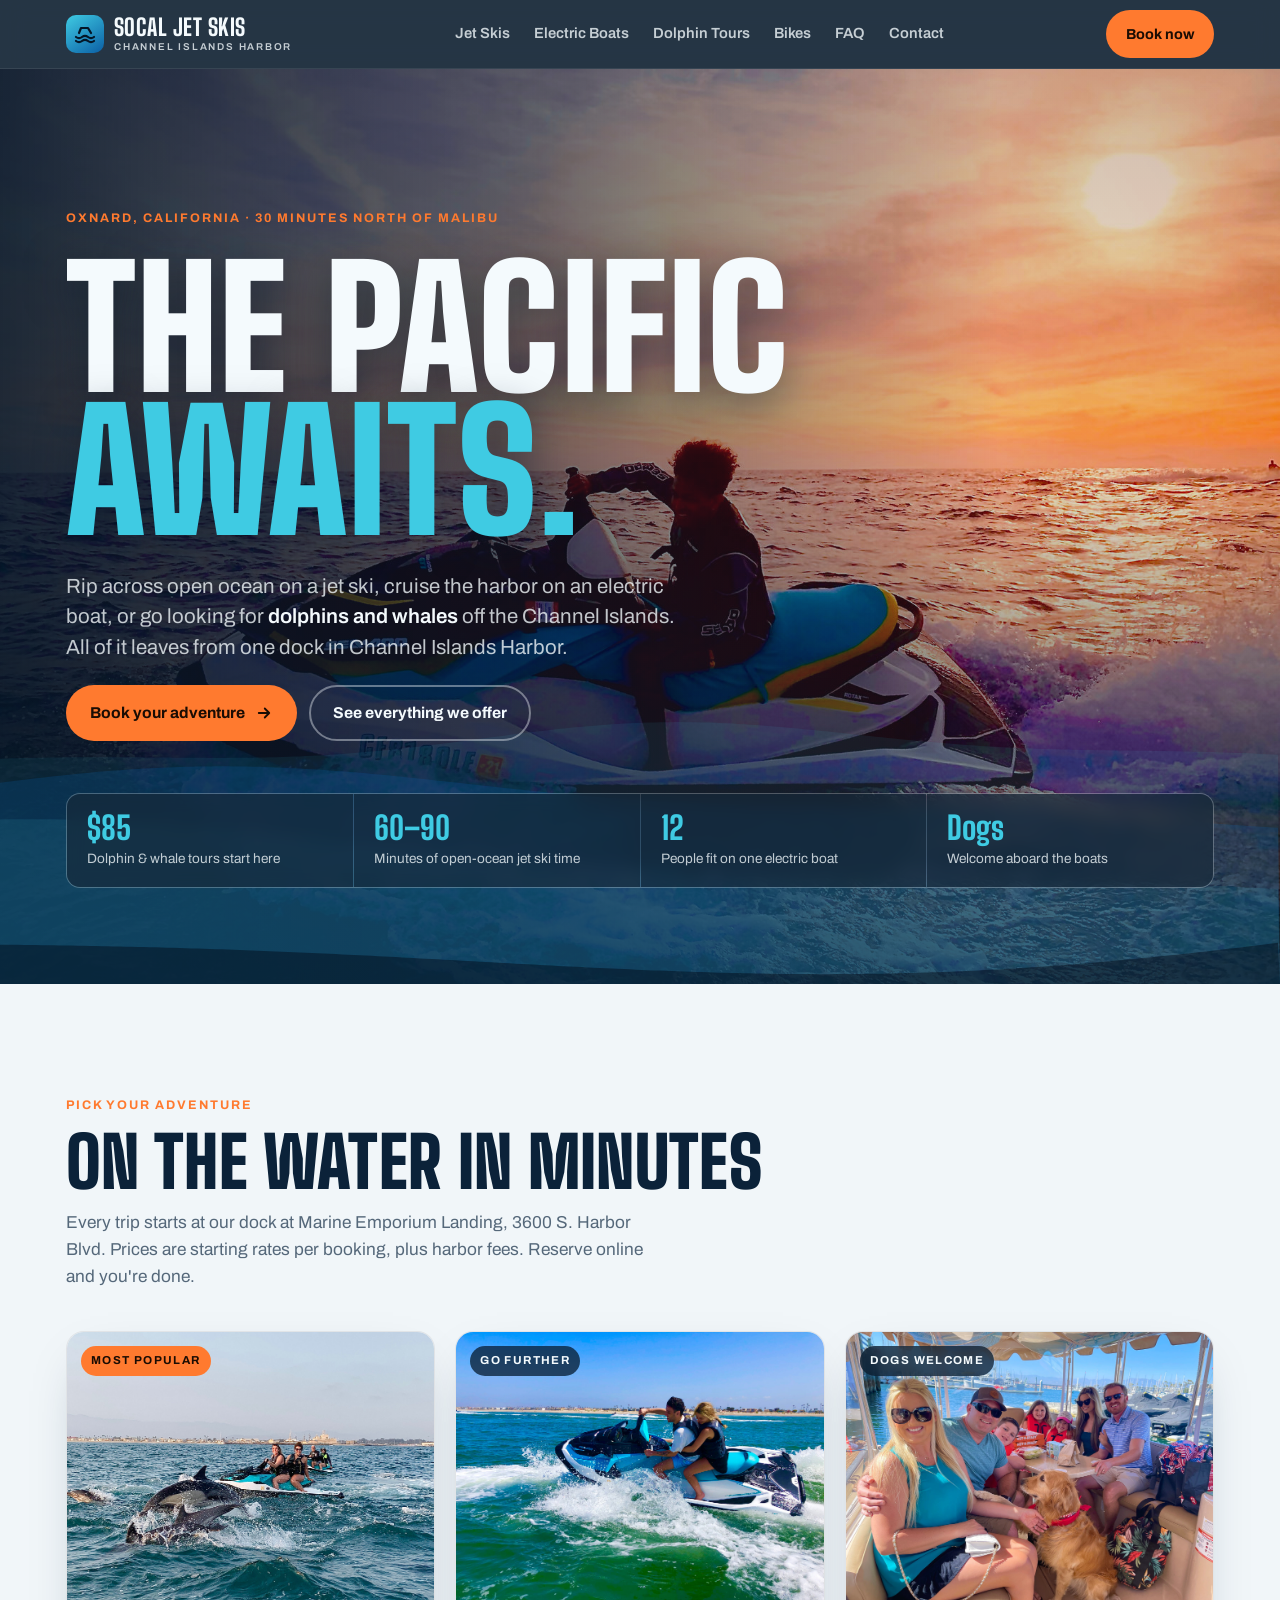
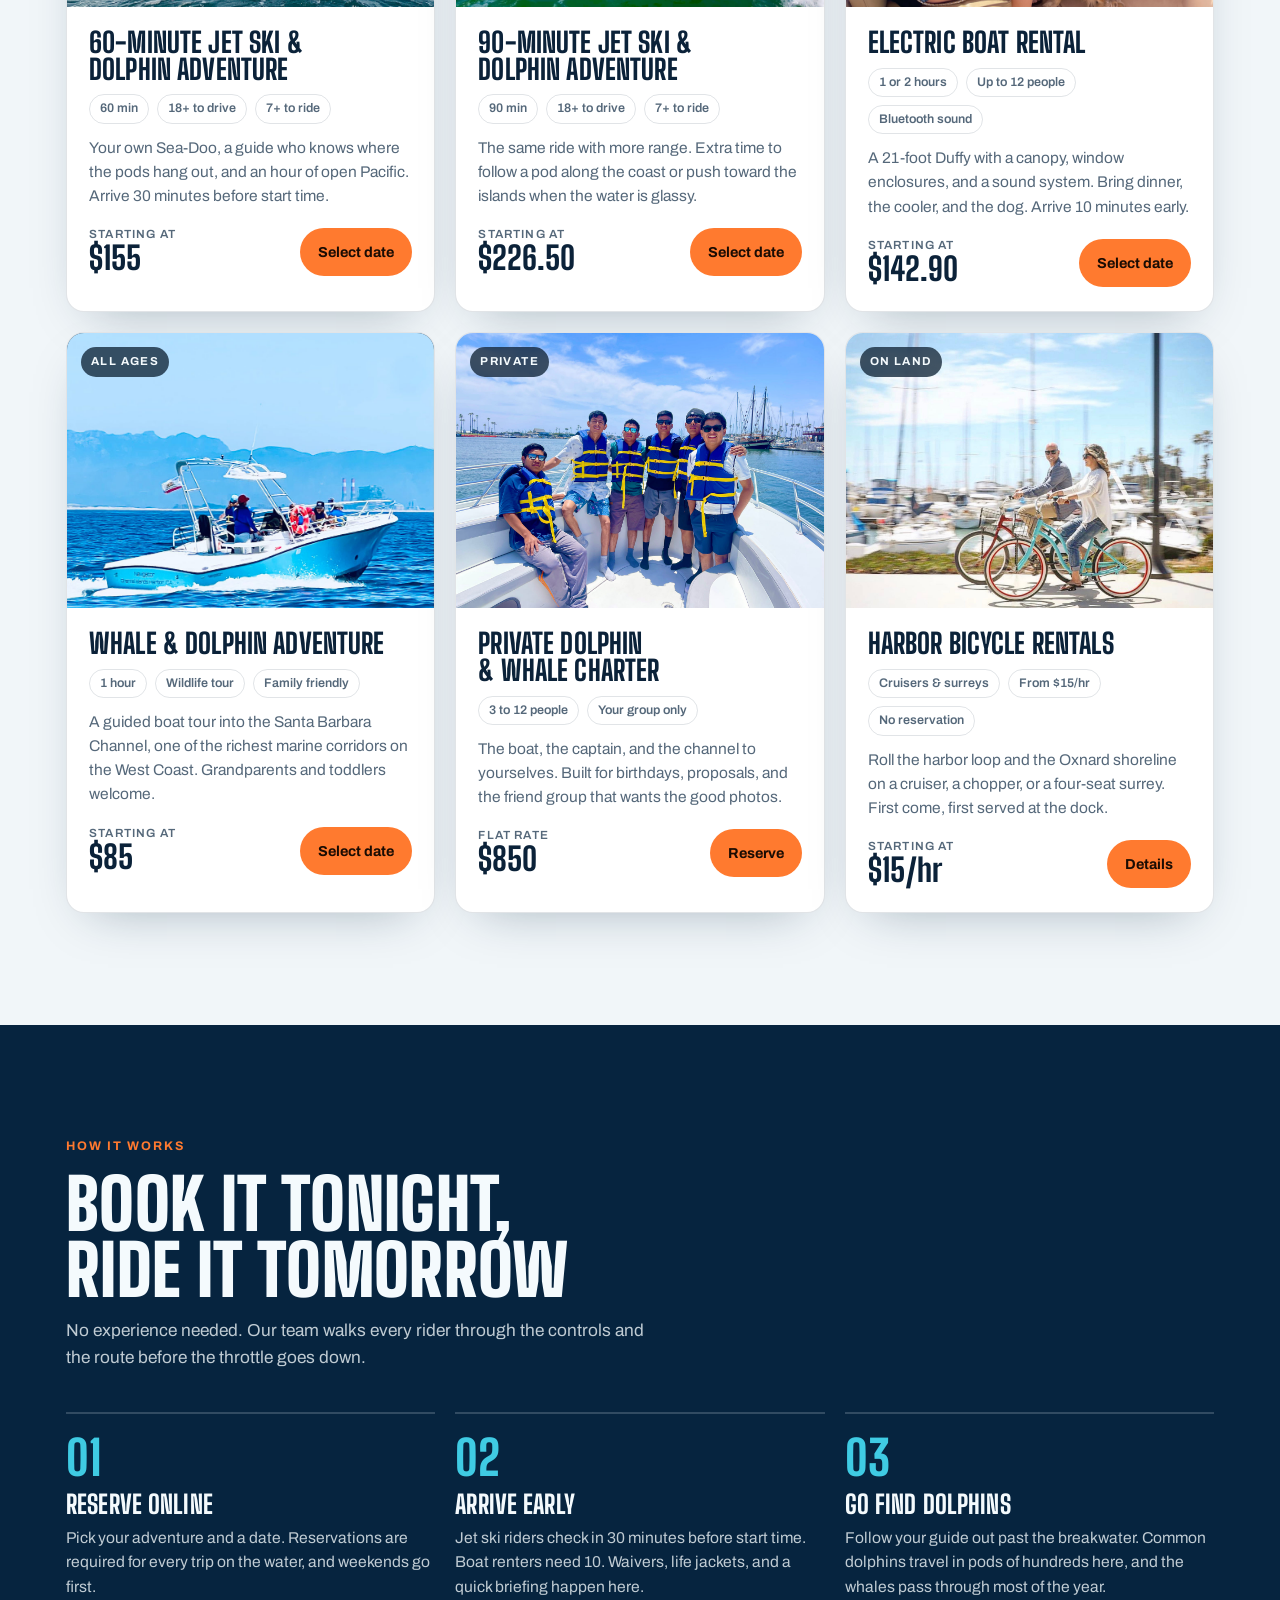
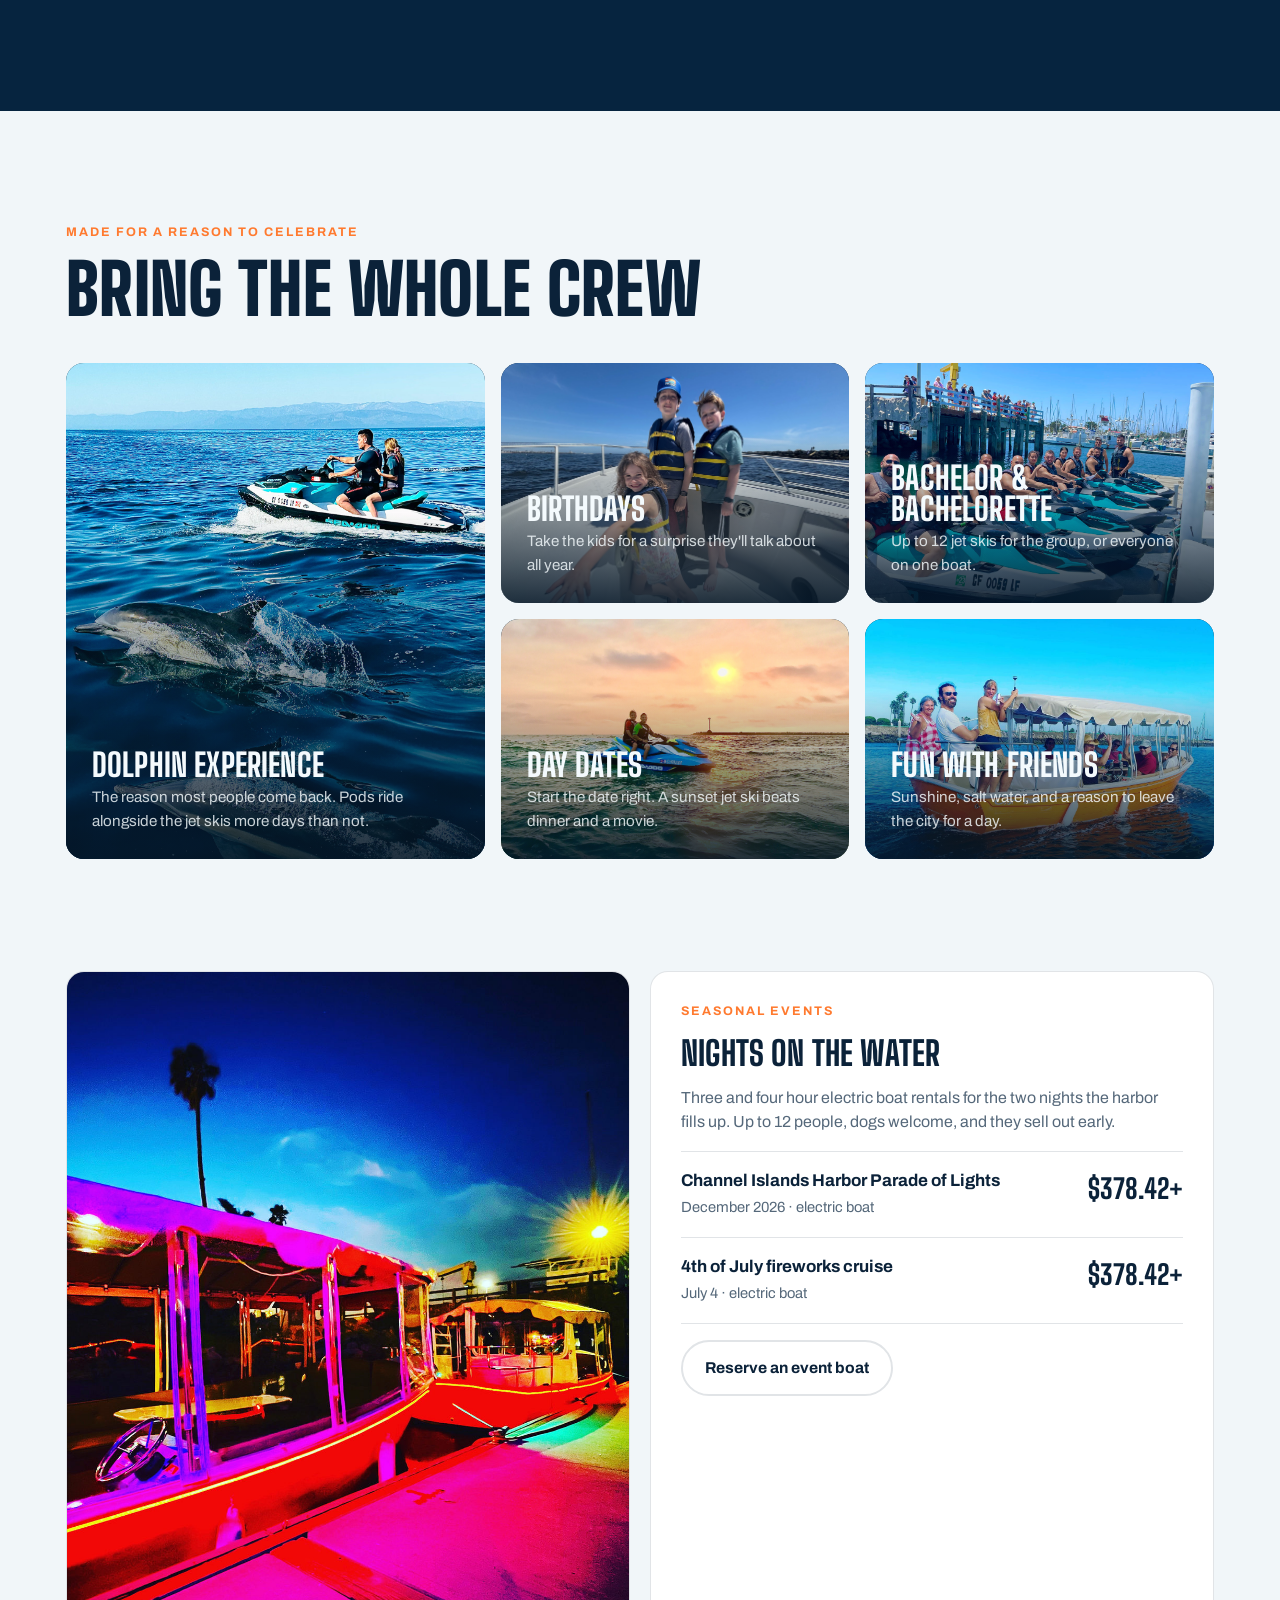
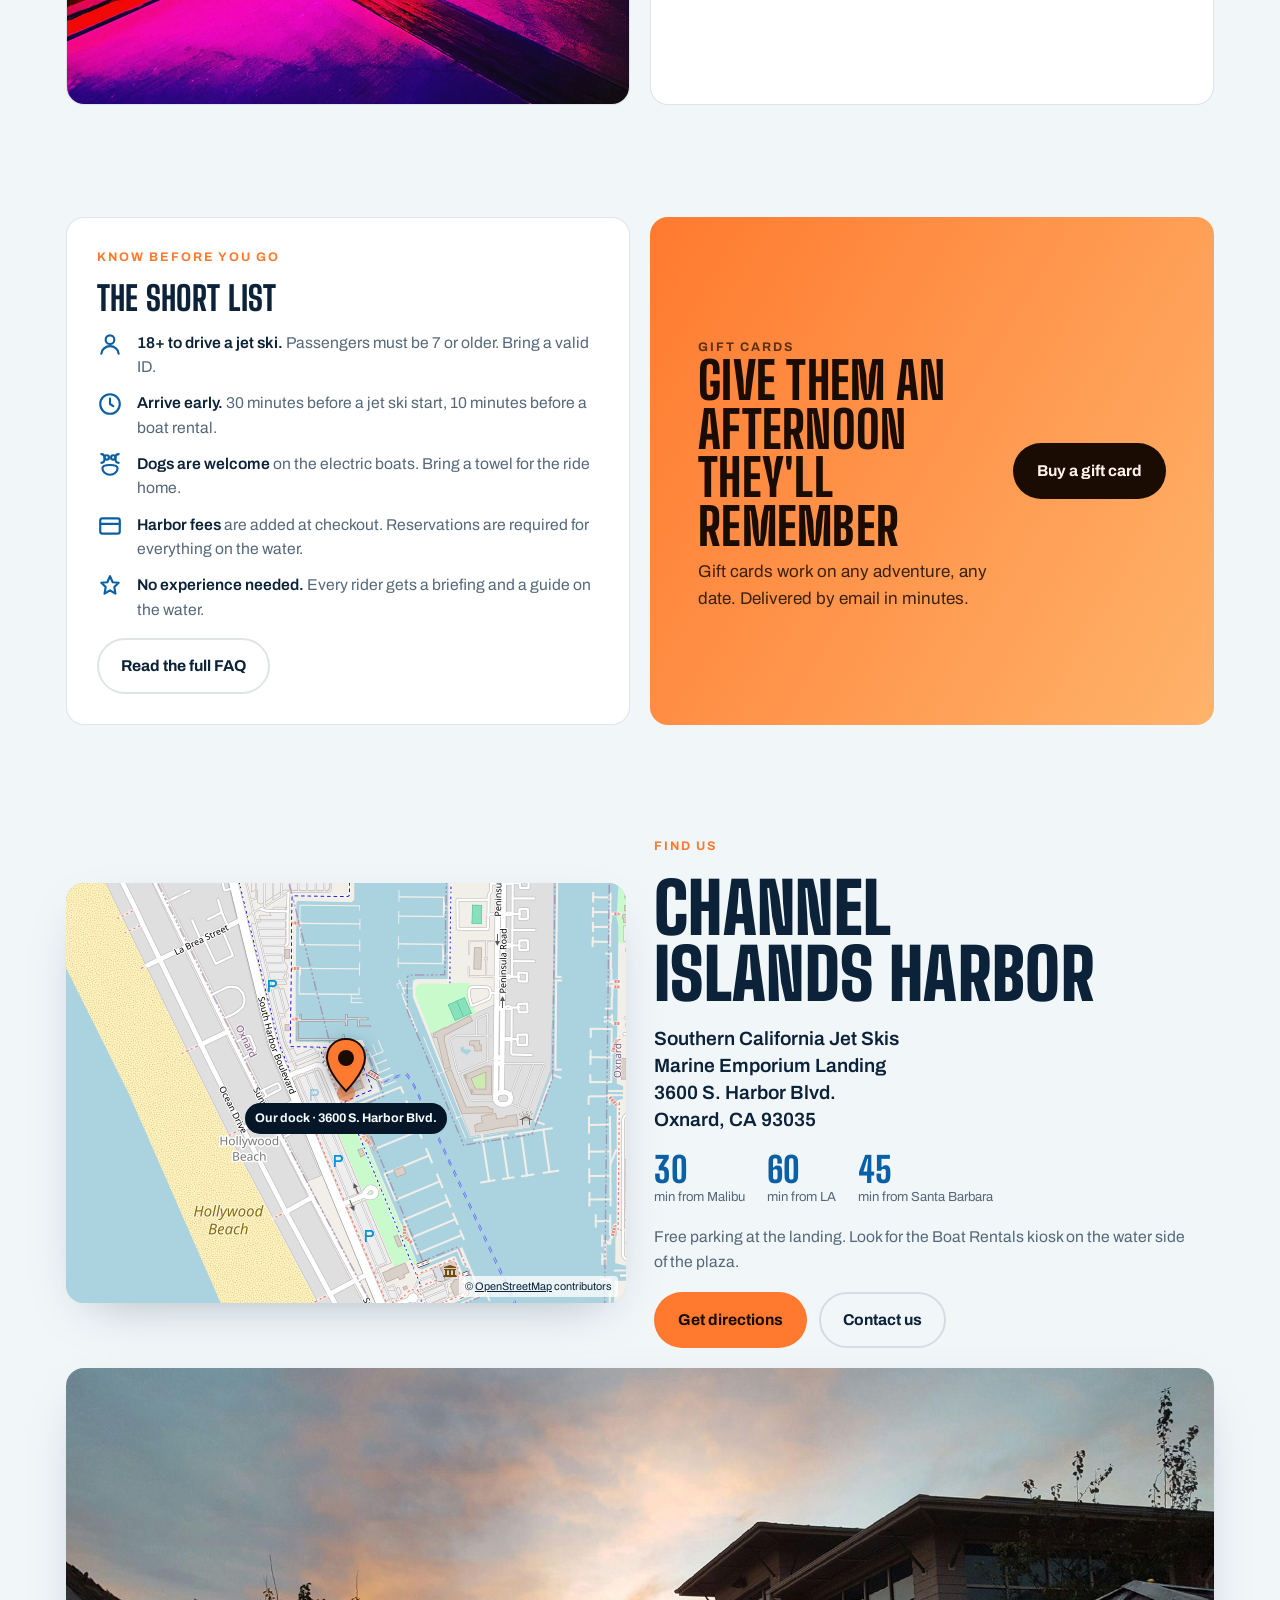
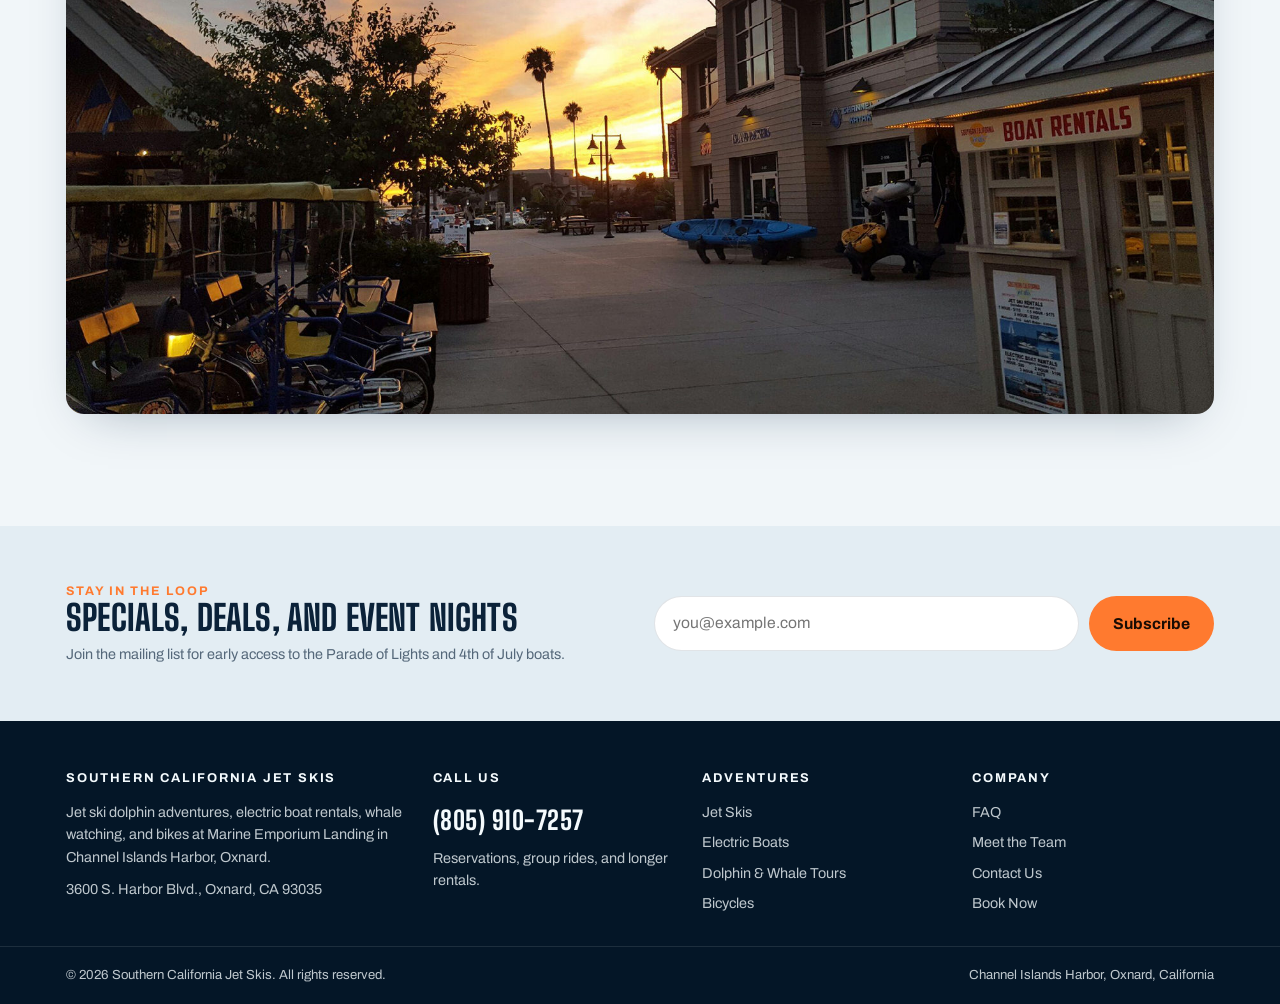
==== index.html @ c8b31bf4 "Redesign preview for socaljetskis.com Co-Authored-By: Claude Fable 5.1 <noreply@anthropic.com>" ====
<!doctype html>
<html lang="en">
<head>
<meta charset="utf-8">
<meta name="viewport" content="width=device-width, initial-scale=1, viewport-fit=cover">
<meta name="description" content="Jet ski dolphin adventures, electric boat rentals, whale watching, and bike rentals in Channel Islands Harbor, Oxnard.">
<title>Southern California Jet Skis</title>
<link rel="preconnect" href="https://fonts.googleapis.com">
<link rel="stylesheet" href="https://fonts.googleapis.com/css2?family=Big+Shoulders+Display:wght@700;800;900&family=Archivo:ital,wght@0,400;0,500;0,600;0,700;1,400&display=swap">
<link rel="stylesheet" href="styles.css">
</head>
<body>

<header class="top">
  <div class="wrap">
    <a class="brand" href="index.html" aria-label="Southern California Jet Skis home">
      <span class="brand-mark" aria-hidden="true">
        <svg viewBox="0 0 24 24" fill="none" stroke="#041627" stroke-width="2.2" stroke-linecap="round" stroke-linejoin="round"><path d="M3 15c2 1.6 4 1.6 6 0s4-1.6 6 0 4 1.6 6 0"/><path d="M3 19c2 1.6 4 1.6 6 0s4-1.6 6 0 4 1.6 6 0"/><path d="M6 11l2-5h7l3 5"/></svg>
      </span>
      <span class="brand-name">SoCal Jet Skis<small>Channel Islands Harbor</small></span>
    </a>
    <nav class="nav" aria-label="Main"><a href="jet-skis.html">Jet Skis</a><a href="electric-boats.html">Electric Boats</a><a href="dolphin-adventures.html">Dolphin Tours</a><a href="bicycles.html">Bikes</a><a href="faq.html">FAQ</a><a href="contact.html">Contact</a></nav>
    <a class="btn btn-sun" href="https://fareharbor.com/embeds/book/southerncaliforniajetskis/?full-items=yes">Book now</a>
    <button class="menu-btn" id="menuBtn" aria-expanded="false" aria-controls="mobileNav" aria-label="Open menu">
      <svg viewBox="0 0 24 24" fill="none" stroke="currentColor" stroke-width="2" stroke-linecap="round"><path d="M4 7h16M4 12h16M4 17h16"/></svg>
    </button>
  </div>
  <div class="mobile-nav" id="mobileNav">
    <div class="wrap"><a href="index.html" aria-current="page">Home</a><a href="jet-skis.html">Jet Skis</a><a href="electric-boats.html">Electric Boats</a><a href="dolphin-adventures.html">Dolphin Tours</a><a href="bicycles.html">Bikes</a><a href="faq.html">FAQ</a><a href="contact.html">Contact</a><a href="https://fareharbor.com/embeds/book/southerncaliforniajetskis/?full-items=yes" style="color: var(--sun)">Book now</a></div>
  </div>
</header>

<main id="top">
  <section class="hero">
    <img class="hero-photo" src="img/jetski-sunset-solo.jpg" alt="A rider carving a jet ski through spray at sunset off Oxnard">
    <div class="hero-shade"></div>
    <canvas id="sea" aria-hidden="true"></canvas>
    <div class="wrap">
      <p class="eyebrow">Oxnard, California · 30 minutes north of Malibu</p>
      <h1>The Pacific <em>awaits.</em></h1>
      <div class="hero-sub">
        <p>Rip across open ocean on a jet ski, cruise the harbor on an electric boat, or go looking for <strong>dolphins and whales</strong> off the Channel Islands. All of it leaves from one dock in Channel Islands Harbor.</p>
        <div class="hero-ctas">
          <a class="btn btn-sun" href="https://fareharbor.com/embeds/book/southerncaliforniajetskis/?full-items=yes">Book your adventure <svg viewBox="0 0 24 24" fill="none" stroke="currentColor" stroke-width="2.4" stroke-linecap="round" stroke-linejoin="round"><path d="M5 12h14M13 6l6 6-6 6"/></svg></a>
          <a class="btn btn-ghost" href="#adventures">See everything we offer</a>
        </div>
      </div>
      <div class="facts" role="list">
        <div class="fact" role="listitem"><b>$85</b><span>Dolphin &amp; whale tours start here</span></div>
        <div class="fact" role="listitem"><b>60–90</b><span>Minutes of open-ocean jet ski time</span></div>
        <div class="fact" role="listitem"><b>12</b><span>People fit on one electric boat</span></div>
        <div class="fact" role="listitem"><b>Dogs</b><span>Welcome aboard the boats</span></div>
      </div>
    </div>
  </section>

  <section class="section" id="adventures">
    <div class="wrap">
      <div class="section-head">
        <p class="eyebrow">Pick your adventure</p>
        <h2>On the water in minutes</h2>
        <p class="lede">Every trip starts at our dock at Marine Emporium Landing, 3600 S. Harbor Blvd. Prices are starting rates per booking, plus harbor fees. Reserve online and you're done.</p>
      </div>
      <div class="grid">
        <article class="card">
  <a class="card-art" href="https://fareharbor.com/embeds/book/southerncaliforniajetskis/?full-items=yes"><img src="img/jetski-dolphins-pod.jpg" alt="Two riders on a jet ski with a pod of dolphins surfacing in front of them" loading="lazy" style="object-position:50% 50%"><span class="tag hot">Most popular</span></a>
  <div class="card-body">
    <h3>60-minute jet ski &amp; dolphin adventure</h3>
    <div class="card-meta"><span class="chip">60 min</span><span class="chip">18+ to drive</span><span class="chip">7+ to ride</span></div>
    <p>Your own Sea-Doo, a guide who knows where the pods hang out, and an hour of open Pacific. Arrive 30 minutes before start time.</p>
    <div class="card-foot">
      <div class="price"><small>Starting at</small><b>$155</b></div>
      <a class="btn btn-sun" href="https://fareharbor.com/embeds/book/southerncaliforniajetskis/?full-items=yes">Select date</a>
    </div>
  </div>
</article>
        <article class="card">
  <a class="card-art" href="https://fareharbor.com/embeds/book/southerncaliforniajetskis/?full-items=yes"><img src="img/jetski-couple-ride.jpg" alt="A couple carving a turn on a jet ski outside Channel Islands Harbor" loading="lazy" style="object-position:50% 50%"><span class="tag">Go further</span></a>
  <div class="card-body">
    <h3>90-minute jet ski &amp; dolphin adventure</h3>
    <div class="card-meta"><span class="chip">90 min</span><span class="chip">18+ to drive</span><span class="chip">7+ to ride</span></div>
    <p>The same ride with more range. Extra time to follow a pod along the coast or push toward the islands when the water is glassy.</p>
    <div class="card-foot">
      <div class="price"><small>Starting at</small><b>$226.50</b></div>
      <a class="btn btn-sun" href="https://fareharbor.com/embeds/book/southerncaliforniajetskis/?full-items=yes">Select date</a>
    </div>
  </div>
</article>
        <article class="card">
  <a class="card-art" href="https://fareharbor.com/embeds/book/southerncaliforniajetskis/?full-items=yes"><img src="img/duffy-family-dog.jpg" alt="A family and their golden retriever aboard a Duffy electric boat" loading="lazy" style="object-position:50% 50%"><span class="tag">Dogs welcome</span></a>
  <div class="card-body">
    <h3>Electric boat rental</h3>
    <div class="card-meta"><span class="chip">1 or 2 hours</span><span class="chip">Up to 12 people</span><span class="chip">Bluetooth sound</span></div>
    <p>A 21-foot Duffy with a canopy, window enclosures, and a sound system. Bring dinner, the cooler, and the dog. Arrive 10 minutes early.</p>
    <div class="card-foot">
      <div class="price"><small>Starting at</small><b>$142.90</b></div>
      <a class="btn btn-sun" href="https://fareharbor.com/embeds/book/southerncaliforniajetskis/?full-items=yes">Select date</a>
    </div>
  </div>
</article>
        <article class="card">
  <a class="card-art" href="https://fareharbor.com/embeds/book/southerncaliforniajetskis/?full-items=yes"><img src="img/tour-boat-mountains.jpg" alt="The tour boat running along the coast with mountains behind" loading="lazy" style="object-position:50% 60%"><span class="tag">All ages</span></a>
  <div class="card-body">
    <h3>Whale &amp; dolphin adventure</h3>
    <div class="card-meta"><span class="chip">1 hour</span><span class="chip">Wildlife tour</span><span class="chip">Family friendly</span></div>
    <p>A guided boat tour into the Santa Barbara Channel, one of the richest marine corridors on the West Coast. Grandparents and toddlers welcome.</p>
    <div class="card-foot">
      <div class="price"><small>Starting at</small><b>$85</b></div>
      <a class="btn btn-sun" href="https://fareharbor.com/embeds/book/southerncaliforniajetskis/?full-items=yes">Select date</a>
    </div>
  </div>
</article>
        <article class="card">
  <a class="card-art" href="https://fareharbor.com/embeds/book/southerncaliforniajetskis/?full-items=yes"><img src="img/group-lifejackets-boat.jpg" alt="Six friends in life jackets on the bow of the tour boat" loading="lazy" style="object-position:50% 50%"><span class="tag">Private</span></a>
  <div class="card-body">
    <h3>Private dolphin &amp; whale charter</h3>
    <div class="card-meta"><span class="chip">3 to 12 people</span><span class="chip">Your group only</span></div>
    <p>The boat, the captain, and the channel to yourselves. Built for birthdays, proposals, and the friend group that wants the good photos.</p>
    <div class="card-foot">
      <div class="price"><small>Flat rate</small><b>$850</b></div>
      <a class="btn btn-sun" href="https://fareharbor.com/embeds/book/southerncaliforniajetskis/?full-items=yes">Reserve</a>
    </div>
  </div>
</article>
        <article class="card">
  <a class="card-art" href="bicycles.html"><img src="img/bikes-harbor-couple.jpg" alt="A couple riding beach cruisers along the harbor path" loading="lazy" style="object-position:50% 50%"><span class="tag">On land</span></a>
  <div class="card-body">
    <h3>Harbor bicycle rentals</h3>
    <div class="card-meta"><span class="chip">Cruisers &amp; surreys</span><span class="chip">From $15/hr</span><span class="chip">No reservation</span></div>
    <p>Roll the harbor loop and the Oxnard shoreline on a cruiser, a chopper, or a four-seat surrey. First come, first served at the dock.</p>
    <div class="card-foot">
      <div class="price"><small>Starting at</small><b>$15/hr</b></div>
      <a class="btn btn-sun" href="bicycles.html">Details</a>
    </div>
  </div>
</article>
      </div>
    </div>
  </section>

  <section class="section band">
    <div class="wrap">
      <div class="section-head">
        <p class="eyebrow">How it works</p>
        <h2>Book it tonight, ride it tomorrow</h2>
        <p class="lede">No experience needed. Our team walks every rider through the controls and the route before the throttle goes down.</p>
      </div>
      <div class="steps">
        <div class="step"><h3>Reserve online</h3><p>Pick your adventure and a date. Reservations are required for every trip on the water, and weekends go first.</p></div>
        <div class="step"><h3>Arrive early</h3><p>Jet ski riders check in 30 minutes before start time. Boat renters need 10. Waivers, life jackets, and a quick briefing happen here.</p></div>
        <div class="step"><h3>Go find dolphins</h3><p>Follow your guide out past the breakwater. Common dolphins travel in pods of hundreds here, and the whales pass through most of the year.</p></div>
      </div>
    </div>
  </section>

  <section class="section">
    <div class="wrap">
      <div class="section-head">
        <p class="eyebrow">Made for a reason to celebrate</p>
        <h2>Bring the whole crew</h2>
      </div>
      <div class="occasions">
        <a class="occ occ-1" href="dolphin-adventures.html"><img src="img/jetski-dolphins-jump.jpg" alt="Two dolphins leaping in front of a jet ski" loading="lazy"><h3>Dolphin experience</h3><p>The reason most people come back. Pods ride alongside the jet skis more days than not.</p></a>
        <a class="occ" href="dolphin-adventures.html"><img src="img/kids-lifejackets-boat.jpg" alt="Three kids in life jackets on the tour boat" loading="lazy"><h3>Birthdays</h3><p>Take the kids for a surprise they'll talk about all year.</p></a>
        <a class="occ" href="jet-skis.html"><img src="img/jetski-group-dock.jpg" alt="A group of friends lined up on jet skis at the dock" loading="lazy"><h3>Bachelor &amp; bachelorette</h3><p>Up to 12 jet skis for the group, or everyone on one boat.</p></a>
        <a class="occ" href="jet-skis.html"><img src="img/jetski-sunset-couple.jpg" alt="A couple on a jet ski at sunset" loading="lazy"><h3>Day dates</h3><p>Start the date right. A sunset jet ski beats dinner and a movie.</p></a>
        <a class="occ" href="electric-boats.html"><img src="img/duffy-family-orange.jpg" alt="A family waving from an orange Duffy electric boat" loading="lazy"><h3>Fun with friends</h3><p>Sunshine, salt water, and a reason to leave the city for a day.</p></a>
      </div>
    </div>
  </section>

  <section class="section" id="know" style="padding-top:0">
    <div class="wrap split">
      <div class="panel panel-photo"><img src="img/duffy-lights-night.jpg" alt="Duffy electric boats lit up in red and pink at the dock at night" loading="lazy"></div>
      <div class="panel">
        <p class="eyebrow">Seasonal events</p>
        <h3>Nights on the water</h3>
        <p class="lede" style="font-size:1rem">Three and four hour electric boat rentals for the two nights the harbor fills up. Up to 12 people, dogs welcome, and they sell out early.</p>
        <div>
          <div class="event"><div><b>Channel Islands Harbor Parade of Lights</b><span>December 2026 · electric boat</span></div><div class="amt">$378.42+</div></div>
          <div class="event"><div><b>4th of July fireworks cruise</b><span>July 4 · electric boat</span></div><div class="amt">$378.42+</div></div>
        </div>
        <a class="btn btn-ink" href="https://fareharbor.com/embeds/book/southerncaliforniajetskis/?full-items=yes" style="justify-self:start">Reserve an event boat</a>
      </div>
    </div>
  </section>

  <section class="section" style="padding-top:0">
    <div class="wrap split">
      <div class="panel">
        <p class="eyebrow">Know before you go</p>
        <h3>The short list</h3>
        <ul class="rules">
          <li><svg viewBox="0 0 24 24" fill="none" stroke="currentColor" stroke-width="2" stroke-linecap="round" stroke-linejoin="round"><circle cx="12" cy="8" r="4"/><path d="M4 21c0-4 4-7 8-7s8 3 8 7"/></svg><div><b>18+ to drive a jet ski.</b> Passengers must be 7 or older. Bring a valid ID.</div></li>
          <li><svg viewBox="0 0 24 24" fill="none" stroke="currentColor" stroke-width="2" stroke-linecap="round" stroke-linejoin="round"><circle cx="12" cy="12" r="9"/><path d="M12 7v5l3 2"/></svg><div><b>Arrive early.</b> 30 minutes before a jet ski start, 10 minutes before a boat rental.</div></li>
          <li><svg viewBox="0 0 24 24" fill="none" stroke="currentColor" stroke-width="2" stroke-linecap="round" stroke-linejoin="round"><path d="M4 10c2 0 3-2 3-4s-1-4-3-4M20 10c-2 0-3-2-3-4s1-4 3-4"/><path d="M12 21c-4 0-7-3-7-6 0-2 3-3 7-3s7 1 7 3c0 3-3 6-7 6z"/><circle cx="9" cy="5" r="2"/><circle cx="15" cy="5" r="2"/></svg><div><b>Dogs are welcome</b> on the electric boats. Bring a towel for the ride home.</div></li>
          <li><svg viewBox="0 0 24 24" fill="none" stroke="currentColor" stroke-width="2" stroke-linecap="round" stroke-linejoin="round"><rect x="3" y="5" width="18" height="14" rx="2"/><path d="M3 10h18"/></svg><div><b>Harbor fees</b> are added at checkout. Reservations are required for everything on the water.</div></li>
          <li><svg viewBox="0 0 24 24" fill="none" stroke="currentColor" stroke-width="2" stroke-linecap="round" stroke-linejoin="round"><path d="M12 3l2.5 5.5L20 9l-4 4 1 6-5-3-5 3 1-6-4-4 5.5-.5z"/></svg><div><b>No experience needed.</b> Every rider gets a briefing and a guide on the water.</div></li>
        </ul>
        <a class="btn btn-ink" href="faq.html" style="justify-self:start">Read the full FAQ</a>
      </div>
      <div class="gift" style="align-self:stretch">
        <div>
          <p class="eyebrow" style="color:var(--sun-ink);opacity:.7">Gift cards</p>
          <h3>Give them an afternoon they'll remember</h3>
          <p>Gift cards work on any adventure, any date. Delivered by email in minutes.</p>
        </div>
        <a class="btn" href="https://fareharbor.com/embeds/book/southerncaliforniajetskis/?full-items=yes">Buy a gift card</a>
      </div>
    </div>
  </section>

  <section class="section" id="visit" style="padding-top:0">
    <div class="wrap">
      <div class="loc">
        <div class="map" aria-label="Map of Channel Islands Harbor with our dock marked">
  <div class="tiles">
    <img src="img/map/t00.png" alt=""><img src="img/map/t01.png" alt=""><img src="img/map/t02.png" alt=""><img src="img/map/t03.png" alt="">
    <img src="img/map/t10.png" alt=""><img src="img/map/t11.png" alt=""><img src="img/map/t12.png" alt=""><img src="img/map/t13.png" alt="">
    <img src="img/map/t20.png" alt=""><img src="img/map/t21.png" alt=""><img src="img/map/t22.png" alt=""><img src="img/map/t23.png" alt="">
    <span class="pulse" aria-hidden="true"></span>
    <svg class="pin" viewBox="0 0 44 56" aria-hidden="true"><path d="M22 2C11 2 3 10 3 21c0 14 19 33 19 33s19-19 19-33C41 10 33 2 22 2z" fill="#FF7A2F" stroke="#1A0C03" stroke-width="2"/><circle cx="22" cy="21" r="8" fill="#1A0C03"/></svg>
    <span class="pin-label">Our dock · 3600 S. Harbor Blvd.</span>
  </div>
  <span class="attrib">© <a href="https://www.openstreetmap.org/copyright">OpenStreetMap</a> contributors</span>
</div>
        <div class="addr">
          <p class="eyebrow">Find us</p>
          <h2>Channel Islands Harbor</h2>
          <address>Southern California Jet Skis<br>Marine Emporium Landing<br>3600 S. Harbor Blvd.<br>Oxnard, CA 93035</address>
          <div class="dist">
            <div><b>30</b><span>min from Malibu</span></div>
            <div><b>60</b><span>min from LA</span></div>
            <div><b>45</b><span>min from Santa Barbara</span></div>
          </div>
          <p class="lede" style="font-size:0.98rem">Free parking at the landing. Look for the Boat Rentals kiosk on the water side of the plaza.</p>
          <div class="hero-ctas">
            <a class="btn btn-sun" href="https://www.google.com/maps/dir/''/southern+california+jet+skis/@34.1681954,-119.2986318,12z/data=!3m1!4b1!4m8!4m7!1m0!1m5!1m1!1s0x80e84e1ef898ae9d:0xbd7acd68b6a5ab26!2m2!1d-119.2285917!2d34.1682153">Get directions</a>
            <a class="btn btn-ink" href="contact.html">Contact us</a>
          </div>
        </div>
      </div>
      <div class="storefront" style="margin-top:20px"><img src="img/marine-emporium-sunset.jpg" alt="The Boat Rentals kiosk at Marine Emporium Landing at sunset" loading="lazy"></div>
    </div>
  </section>

  <section class="news">
  <div class="wrap">
    <div>
      <p class="eyebrow">Stay in the loop</p>
      <h3 style="font-size:2.2rem">Specials, deals, and event nights</h3>
      <p class="note">Join the mailing list for early access to the Parade of Lights and 4th of July boats.</p>
    </div>
    <form id="subscribe" aria-label="Mailing list">
      <input id="email" type="email" name="email" placeholder="you@example.com" aria-label="Email address" required>
      <button class="btn btn-sun" type="submit">Subscribe</button>
      <p class="note" id="subNote" hidden>Thanks. You're on the list.</p>
    </form>
  </div>
</section>

</main>

<footer>
  <div class="wrap">
    <div>
      <h4>Southern California Jet Skis</h4>
      <p>Jet ski dolphin adventures, electric boat rentals, whale watching, and bikes at Marine Emporium Landing in Channel Islands Harbor, Oxnard.</p>
      <p style="margin-top:10px">3600 S. Harbor Blvd., Oxnard, CA 93035</p>
    </div>
    <div>
      <h4>Call us</h4>
      <p class="foot-phone">(805) 910-7257</p>
      <p style="margin-top:6px">Reservations, group rides, and longer rentals.</p>
    </div>
    <div>
      <h4>Adventures</h4>
      <ul>
        <li><a href="jet-skis.html">Jet Skis</a></li>
        <li><a href="electric-boats.html">Electric Boats</a></li>
        <li><a href="dolphin-adventures.html">Dolphin &amp; Whale Tours</a></li>
        <li><a href="bicycles.html">Bicycles</a></li>
      </ul>
    </div>
    <div>
      <h4>Company</h4>
      <ul>
        <li><a href="faq.html">FAQ</a></li>
        <li><a href="team.html">Meet the Team</a></li>
        <li><a href="contact.html">Contact Us</a></li>
        <li><a href="https://fareharbor.com/embeds/book/southerncaliforniajetskis/?full-items=yes">Book Now</a></li>
      </ul>
    </div>
  </div>
  <div class="copy"><div class="wrap"><span>© 2026 Southern California Jet Skis. All rights reserved.</span><span>Channel Islands Harbor, Oxnard, California</span></div></div>
</footer>

<script>
  (function () {
    var btn = document.getElementById('menuBtn');
    var nav = document.getElementById('mobileNav');
    if (btn && nav) {
      btn.addEventListener('click', function () {
        var open = nav.classList.toggle('open');
        btn.setAttribute('aria-expanded', open ? 'true' : 'false');
      });
    }
    var form = document.getElementById('subscribe');
    if (form) form.addEventListener('submit', function (e) {
      e.preventDefault();
      document.getElementById('subNote').hidden = false;
      document.getElementById('email').value = '';
    });
    var cf = document.getElementById('contactForm');
    if (cf) cf.addEventListener('submit', function (e) {
      e.preventDefault();
      document.getElementById('contactThanks').hidden = false;
      cf.reset();
    });
    document.querySelectorAll('[data-copy]').forEach(function (b) {
      b.addEventListener('click', function () {
        var text = b.getAttribute('data-copy');
        var done = function () { b.textContent = 'Copied'; setTimeout(function () { b.textContent = 'Copy'; }, 1500); };
        if (navigator.clipboard && navigator.clipboard.writeText) {
          navigator.clipboard.writeText(text).then(done, function () {
            var r = document.createRange(); r.selectNodeContents(b.previousElementSibling);
            var s = window.getSelection(); s.removeAllRanges(); s.addRange(r);
          });
        }
      });
    });
  })();
</script>

<script>
  (function () {
    var c = document.getElementById('sea');
    if (!c) return;
    var ctx = c.getContext('2d');
    var reduce = window.matchMedia('(prefers-reduced-motion: reduce)').matches;
    var w, h, dpr;
    function size() {
      dpr = Math.min(window.devicePixelRatio || 1, 2);
      w = c.clientWidth; h = c.clientHeight;
      c.width = w * dpr; c.height = h * dpr;
      ctx.setTransform(dpr, 0, 0, dpr, 0, 0);
    }
    var layers = [
      { amp: 18, len: 0.0045, speed: 0.00035, y: 0.74, color: 'rgba(63,203,227,0.10)' },
      { amp: 26, len: 0.0032, speed: 0.00050, y: 0.80, color: 'rgba(11,95,165,0.30)' },
      { amp: 34, len: 0.0024, speed: 0.00028, y: 0.87, color: 'rgba(63,203,227,0.14)' },
      { amp: 40, len: 0.0018, speed: 0.00042, y: 0.94, color: 'rgba(4,22,39,0.6)' }
    ];
    function draw(t) {
      ctx.clearRect(0, 0, w, h);
      for (var i = 0; i < layers.length; i++) {
        var L = layers[i];
        ctx.beginPath();
        ctx.moveTo(0, h);
        for (var x = 0; x <= w; x += 6) {
          var y = h * L.y + Math.sin(x * L.len + t * L.speed + i * 1.7) * L.amp + Math.sin(x * L.len * 2.3 - t * L.speed * 1.4) * L.amp * 0.35;
          ctx.lineTo(x, y);
        }
        ctx.lineTo(w, h); ctx.closePath();
        ctx.fillStyle = L.color; ctx.fill();
      }
    }
    function loop(t) { draw(t); requestAnimationFrame(loop); }
    size(); window.addEventListener('resize', function () { size(); if (reduce) draw(0); });
    if (reduce) { draw(0); } else { requestAnimationFrame(loop); }
  })();
</script>


</body>
</html>
---- styles.css ----
/* Southern California Jet Skis — shared styles
   Layout concept: a dark ocean opener, then light "deck" sections with wide cards; one sunset accent carries every call to action. */
:root {
  --bg: #F1F6F9;
  --bg-2: #E3EDF3;
  --card: #FFFFFF;
  --ink: #0B2239;
  --muted: #55687A;
  --line: rgba(11, 34, 57, 0.12);
  --ocean: #0B5FA5;
  --ocean-deep: #06243F;
  --ocean-night: #041627;
  --surf: #3FCBE3;
  --sun: #FF7A2F;
  --sun-ink: #1A0C03;
  --hero-fg: #F4FAFD;
  --hero-muted: rgba(244, 250, 253, 0.78);
  --display: "Big Shoulders Display", "Arial Narrow", Impact, sans-serif;
  --body: "Archivo", "Helvetica Neue", Arial, sans-serif;
  --radius: 18px;
  --shadow: 0 18px 50px -24px rgba(6, 36, 63, 0.35);
}
@media (prefers-color-scheme: dark) {
  :root:not([data-theme="light"]) {
    --bg: #071A2C; --bg-2: #0A2238; --card: #0E2A44; --ink: #E8F1F7; --muted: #9FB4C6;
    --line: rgba(232, 241, 247, 0.14); --ocean: #3A97E6; --ocean-deep: #041627; --ocean-night: #020C17;
    --surf: #4FD6EC; --sun: #FF8F4D; --shadow: 0 18px 50px -24px rgba(0, 0, 0, 0.7);
    color-scheme: dark;
  }
}
:root[data-theme="dark"] {
  --bg: #071A2C; --bg-2: #0A2238; --card: #0E2A44; --ink: #E8F1F7; --muted: #9FB4C6;
  --line: rgba(232, 241, 247, 0.14); --ocean: #3A97E6; --ocean-deep: #041627; --ocean-night: #020C17;
  --surf: #4FD6EC; --sun: #FF8F4D; --shadow: 0 18px 50px -24px rgba(0, 0, 0, 0.7);
  color-scheme: dark;
}

* { box-sizing: border-box; }
html { scroll-behavior: smooth; }
body {
  margin: 0; background: var(--bg); color: var(--ink);
  font-family: var(--body); font-size: 17px; line-height: 1.55;
  -webkit-font-smoothing: antialiased;
}
body::before { content: ""; position: fixed; inset: 0 0 auto; height: env(safe-area-inset-top, 0px); z-index: 10; background: var(--ocean-night); }
a { color: inherit; }
img, svg { max-width: 100%; }
img { display: block; }
h1, h2, h3 { font-family: var(--display); line-height: 0.95; margin: 0; text-wrap: balance; letter-spacing: 0.005em; }
h2 { font-size: clamp(2.6rem, 6vw, 4.4rem); font-weight: 900; text-transform: uppercase; }
h3 { font-size: 1.9rem; font-weight: 800; text-transform: uppercase; }
p { margin: 0; }
.wrap { max-width: 1180px; margin-inline: auto; padding-left: max(16px, env(safe-area-inset-left, 0px)); padding-right: max(16px, env(safe-area-inset-right, 0px)); }
.eyebrow { font-family: var(--body); font-size: 0.78rem; font-weight: 700; letter-spacing: 0.16em; text-transform: uppercase; color: var(--sun); }
.lede { color: var(--muted); max-width: 60ch; font-size: 1.08rem; }
.section { padding-block: clamp(64px, 9vw, 112px); }
.section-head { display: grid; gap: 14px; margin-bottom: 40px; max-width: 760px; }
.btn {
  display: inline-flex; align-items: center; gap: 10px; padding: 14px 22px; border-radius: 999px;
  font-weight: 700; font-size: 0.98rem; text-decoration: none; border: 2px solid transparent;
  transition: transform .15s ease, background .15s ease, border-color .15s ease; white-space: nowrap; cursor: pointer; font-family: inherit;
}
.btn:hover { transform: translateY(-1px); }
.btn:focus-visible, a:focus-visible, button:focus-visible, input:focus-visible, textarea:focus-visible, summary:focus-visible { outline: 3px solid var(--surf); outline-offset: 3px; }
.btn-sun { background: var(--sun); color: var(--sun-ink); }
.btn-sun:hover { background: #FF8D4D; }
.btn-ghost { border-color: rgba(244, 250, 253, 0.4); color: var(--hero-fg); }
.btn-ghost:hover { border-color: var(--hero-fg); }
.btn-ink { border-color: var(--line); color: var(--ink); background: transparent; }
.btn-ink:hover { border-color: var(--ink); }
.btn svg { width: 18px; height: 18px; }

/* ---------- Header ---------- */
.top {
  position: sticky; top: env(safe-area-inset-top, 0px); z-index: 9;
  background: color-mix(in srgb, var(--ocean-night) 86%, transparent);
  backdrop-filter: blur(14px); -webkit-backdrop-filter: blur(14px);
  color: var(--hero-fg); border-bottom: 1px solid rgba(244,250,253,0.08);
}
.top > .wrap { display: flex; align-items: center; justify-content: space-between; gap: 20px; height: 68px; }
.brand { display: flex; align-items: center; gap: 10px; text-decoration: none; }
.brand-mark { width: 38px; height: 38px; border-radius: 10px; background: linear-gradient(145deg, var(--surf), var(--ocean)); display: grid; place-items: center; flex: none; }
.brand-mark svg { width: 24px; height: 24px; }
.brand-name { font-family: var(--display); font-weight: 800; font-size: 1.45rem; letter-spacing: 0.02em; text-transform: uppercase; line-height: 1; }
.brand-name small { display: block; font-family: var(--body); font-size: 0.62rem; font-weight: 600; letter-spacing: 0.18em; color: var(--hero-muted); margin-top: 3px; }
.nav { display: flex; gap: 24px; font-weight: 600; font-size: 0.92rem; }
.nav a { text-decoration: none; color: var(--hero-muted); padding-block: 4px; border-bottom: 2px solid transparent; }
.nav a:hover { color: var(--hero-fg); }
.nav a[aria-current="page"] { color: var(--hero-fg); border-bottom-color: var(--sun); }
.top .btn { padding: 11px 18px; font-size: 0.9rem; }
.menu-btn { display: none; background: none; border: 1px solid rgba(244,250,253,0.3); color: var(--hero-fg); border-radius: 10px; padding: 8px 10px; cursor: pointer; }
.menu-btn svg { width: 22px; height: 22px; display: block; }
.mobile-nav { display: none; background: var(--ocean-night); color: var(--hero-fg); border-bottom: 1px solid rgba(244,250,253,0.08); }
.mobile-nav .wrap { display: grid; gap: 4px; padding-block: 10px 16px; }
.mobile-nav a { text-decoration: none; padding: 10px 4px; font-weight: 600; border-bottom: 1px solid rgba(244,250,253,0.08); }
.mobile-nav a[aria-current="page"] { color: var(--surf); }
.mobile-nav.open { display: block; }
@media (max-width: 960px) {
  .nav, .top .btn-sun { display: none; }
  .menu-btn { display: block; }
}

/* ---------- Home hero ---------- */
.hero {
  position: relative; overflow: hidden; color: var(--hero-fg);
  background: var(--ocean-night);
}
.hero .hero-photo { position: absolute; inset: 0; width: 100%; height: 100%; object-fit: cover; object-position: 62% 50%; }
.hero .hero-shade { position: absolute; inset: 0; background: linear-gradient(90deg, rgba(4,22,39,0.88) 0%, rgba(4,22,39,0.55) 42%, rgba(4,22,39,0.05) 78%), linear-gradient(180deg, rgba(4,22,39,0.15) 0%, rgba(4,22,39,0.0) 40%, rgba(4,22,39,0.8) 100%); }
.hero canvas { position: absolute; inset: 0; width: 100%; height: 100%; display: block; opacity: 0.8; }
.hero .wrap { position: relative; display: grid; gap: 28px; padding-block: clamp(72px, 11vw, 140px) clamp(56px, 8vw, 96px); }
.hero h1 {
  font-size: clamp(4.2rem, 13vw, 11rem); font-weight: 900; text-transform: uppercase;
  line-height: 0.86; max-width: 10ch; text-shadow: 0 10px 40px rgba(4,22,39,0.5);
}
.hero h1 em { font-style: normal; color: var(--surf); }
.hero-sub { display: grid; gap: 22px; max-width: 620px; }
.hero-sub p { font-size: clamp(1.05rem, 1.6vw, 1.3rem); color: var(--hero-muted); line-height: 1.5; }
.hero-sub p strong { color: var(--hero-fg); font-weight: 600; }
.hero-ctas { display: flex; flex-wrap: wrap; gap: 12px; }
.facts {
  display: grid; grid-template-columns: repeat(4, 1fr); gap: 1px; margin-top: 24px;
  background: rgba(244,250,253,0.14); border: 1px solid rgba(244,250,253,0.14); border-radius: 14px; overflow: hidden;
  backdrop-filter: blur(8px); -webkit-backdrop-filter: blur(8px);
}
.fact { background: rgba(4, 22, 39, 0.62); padding: 18px 20px; display: grid; gap: 4px; min-width: 0; }
.fact b { font-family: var(--display); font-size: 2rem; font-weight: 800; line-height: 1; color: var(--surf); font-variant-numeric: tabular-nums; }
.fact span { font-size: 0.85rem; color: var(--hero-muted); }
@media (max-width: 720px) { .facts { grid-template-columns: repeat(2, 1fr); } }

/* ---------- Inner page hero ---------- */
.page-hero { position: relative; overflow: hidden; color: var(--hero-fg); background: var(--ocean-night); min-height: clamp(420px, 62vh, 680px); display: grid; align-items: end; }
.page-hero img { position: absolute; inset: 0; width: 100%; height: 100%; object-fit: cover; }
.page-hero .shade { position: absolute; inset: 0; background: linear-gradient(180deg, rgba(4,22,39,0.35) 0%, rgba(4,22,39,0.12) 30%, rgba(4,22,39,0.78) 62%, rgba(4,22,39,0.96) 100%); }
.page-hero .wrap { position: relative; display: grid; gap: 18px; padding-block: 56px 44px; max-width: 1180px; width: 100%; }
.page-hero h1 { font-size: clamp(3.2rem, 9vw, 7.5rem); font-weight: 900; text-transform: uppercase; line-height: 0.88; max-width: 14ch; text-shadow: 0 10px 40px rgba(4,22,39,0.5); }
.page-hero .lede { color: var(--hero-muted); font-size: clamp(1.02rem, 1.5vw, 1.2rem); }
.page-hero .hero-ctas { margin-top: 6px; }
.crumbs { display: flex; gap: 8px; font-size: 0.82rem; color: var(--hero-muted); font-weight: 600; }
.crumbs a { text-decoration: none; }
.crumbs a:hover { color: var(--hero-fg); }

/* ---------- Cards ---------- */
.grid { display: grid; grid-template-columns: repeat(3, 1fr); gap: 20px; }
.grid-2 { grid-template-columns: repeat(2, 1fr); }
@media (max-width: 980px) { .grid { grid-template-columns: repeat(2, 1fr); } }
@media (max-width: 600px) { .grid, .grid-2 { grid-template-columns: 1fr; } }
.card {
  background: var(--card); border-radius: var(--radius); overflow: hidden; display: flex; flex-direction: column;
  box-shadow: var(--shadow); border: 1px solid var(--line); min-width: 0;
}
.card-art { position: relative; aspect-ratio: 4 / 3; max-width: 100%; overflow: hidden; background: var(--ocean-deep); }
.card-art img { width: 100%; height: 100%; object-fit: cover; transition: transform .5s ease; }
.card:hover .card-art img { transform: scale(1.04); }
.tag { position: absolute; top: 14px; left: 14px; background: rgba(4,22,39,0.72); color: #F4FAFD; font-size: 0.72rem; font-weight: 700; letter-spacing: 0.12em; text-transform: uppercase; padding: 6px 10px; border-radius: 999px; backdrop-filter: blur(6px); }
.tag.hot { background: var(--sun); color: var(--sun-ink); }
.card-body { padding: 22px 22px 24px; display: grid; gap: 12px; flex: 1; align-content: start; }
.card-body h3 { font-size: 1.75rem; }
.card-meta { display: flex; flex-wrap: wrap; gap: 8px; }
.chip { font-size: 0.78rem; font-weight: 600; color: var(--muted); border: 1px solid var(--line); border-radius: 999px; padding: 4px 10px; }
.card-body p { color: var(--muted); font-size: 0.97rem; }
.card-foot { margin-top: auto; display: flex; align-items: end; justify-content: space-between; gap: 12px; padding-top: 8px; }
.price { display: grid; line-height: 1.1; }
.price small { font-size: 0.74rem; color: var(--muted); text-transform: uppercase; letter-spacing: 0.1em; font-weight: 600; }
.price b { font-family: var(--display); font-size: 2rem; font-weight: 800; font-variant-numeric: tabular-nums; }
.card-foot .btn { padding: 11px 16px; font-size: 0.9rem; }

/* ---------- Bands, steps ---------- */
.band { background: var(--ocean-deep); color: var(--hero-fg); }
.band .lede { color: var(--hero-muted); }
.steps { display: grid; grid-template-columns: repeat(3, 1fr); gap: 20px; counter-reset: step; }
@media (max-width: 760px) { .steps { grid-template-columns: 1fr; } }
.step { border-top: 2px solid rgba(244,250,253,0.18); padding-top: 20px; display: grid; gap: 10px; min-width: 0; }
.step::before { counter-increment: step; content: "0" counter(step); font-family: var(--display); font-size: 3rem; font-weight: 800; color: var(--surf); line-height: 1; }
.step h3 { font-size: 1.6rem; }
.step p { color: var(--hero-muted); font-size: 0.98rem; }

/* ---------- Occasions (photo tiles) ---------- */
.occasions { display: grid; grid-template-columns: 1.2fr 1fr 1fr; grid-template-rows: auto auto; gap: 16px; }
.occ { position: relative; border-radius: var(--radius); padding: 26px; min-height: 240px; display: flex; flex-direction: column; justify-content: end; gap: 6px; color: #F4FAFD; overflow: hidden; min-width: 0; background: var(--ocean-deep); text-decoration: none; }
.occ img { position: absolute; inset: 0; width: 100%; height: 100%; object-fit: cover; transition: transform .6s ease; }
.occ::after { content: ""; position: absolute; inset: 0; background: linear-gradient(180deg, rgba(4,22,39,0) 30%, rgba(4,22,39,0.88) 100%); }
.occ:hover img { transform: scale(1.04); }
.occ h3, .occ p { position: relative; z-index: 1; }
.occ h3 { font-size: 2rem; }
.occ p { color: rgba(244,250,253,0.82); font-size: 0.95rem; max-width: 36ch; }
.occ-1 { grid-row: span 2; min-height: 440px; }
@media (max-width: 860px) { .occasions { grid-template-columns: 1fr 1fr; } .occ-1 { grid-column: span 2; grid-row: auto; min-height: 280px; } }
@media (max-width: 520px) { .occasions { grid-template-columns: 1fr; } .occ-1 { grid-column: auto; } }

/* ---------- Panels, lists ---------- */
.split { display: grid; grid-template-columns: 1fr 1fr; gap: 20px; }
@media (max-width: 860px) { .split { grid-template-columns: 1fr; } }
.panel { background: var(--card); border: 1px solid var(--line); border-radius: var(--radius); padding: 30px; display: grid; gap: 16px; align-content: start; min-width: 0; }
.panel h3 { font-size: 2.1rem; }
.panel-photo { padding: 0; overflow: hidden; }
.panel-photo img { width: 100%; height: 100%; object-fit: cover; min-height: 320px; }
.event { display: flex; justify-content: space-between; gap: 16px; padding: 16px 0; border-top: 1px solid var(--line); }
.event:last-child { border-bottom: 1px solid var(--line); }
.event b { display: block; font-weight: 700; }
.event span { color: var(--muted); font-size: 0.92rem; }
.event .amt { font-family: var(--display); font-size: 1.7rem; font-weight: 800; white-space: nowrap; font-variant-numeric: tabular-nums; }
.rules { list-style: none; margin: 0; padding: 0; display: grid; gap: 12px; }
.rules li { display: grid; grid-template-columns: 28px 1fr; gap: 12px; align-items: start; color: var(--muted); font-size: 0.98rem; }
.rules li b { color: var(--ink); font-weight: 600; }
.rules svg { width: 26px; height: 26px; color: var(--ocean); }
.rates { display: grid; gap: 0; }
.rate { display: grid; grid-template-columns: 1fr auto; gap: 16px; align-items: center; padding: 16px 0; border-top: 1px solid var(--line); }
.rate:last-child { border-bottom: 1px solid var(--line); }
.rate b { font-weight: 700; display: block; }
.rate span { color: var(--muted); font-size: 0.92rem; }
.rate .amt { font-family: var(--display); font-size: 1.9rem; font-weight: 800; white-space: nowrap; font-variant-numeric: tabular-nums; }
.rate .amt small { font-family: var(--body); font-size: 0.78rem; font-weight: 600; color: var(--muted); margin-left: 4px; }

/* ---------- Feature rows (text + photo) ---------- */
.feature { display: grid; grid-template-columns: 1fr 1fr; gap: clamp(24px, 5vw, 64px); align-items: center; }
.feature.flip > .feature-photo { order: -1; }
.feature-photo { border-radius: var(--radius); overflow: hidden; aspect-ratio: 4 / 3; max-width: 100%; box-shadow: var(--shadow); }
.feature-photo.tall { aspect-ratio: 4 / 5; }
.feature-photo img { width: 100%; height: 100%; object-fit: cover; }
.feature-text { display: grid; gap: 16px; min-width: 0; }
.feature-text h2 { font-size: clamp(2.4rem, 4.5vw, 3.6rem); }
.feature-text p { color: var(--muted); max-width: 56ch; }
.feature-text ul { margin: 0; padding-left: 20px; color: var(--muted); display: grid; gap: 6px; }
@media (max-width: 860px) { .feature { grid-template-columns: 1fr; } .feature.flip > .feature-photo { order: 0; } }

/* ---------- Gallery ---------- */
.gallery { display: grid; grid-template-columns: repeat(4, 1fr); grid-auto-rows: 220px; gap: 12px; }
.gallery figure { margin: 0; border-radius: 14px; overflow: hidden; position: relative; background: var(--ocean-deep); }
.gallery img { width: 100%; height: 100%; object-fit: cover; transition: transform .6s ease; }
.gallery figure:hover img { transform: scale(1.04); }
.gallery .wide { grid-column: span 2; }
.gallery .tall { grid-row: span 2; }
@media (max-width: 860px) { .gallery { grid-template-columns: repeat(2, 1fr); grid-auto-rows: 180px; } }
@media (max-width: 480px) { .gallery .wide { grid-column: span 2; } }

/* ---------- FAQ ---------- */
.faq-nav { display: flex; flex-wrap: wrap; gap: 10px; }
.faq-nav a { text-decoration: none; font-weight: 600; font-size: 0.9rem; padding: 9px 16px; border-radius: 999px; border: 1px solid var(--line); color: var(--ink); }
.faq-nav a:hover { border-color: var(--ink); }
.faq-group { display: grid; gap: 10px; }
.faq-group h2 { font-size: clamp(2rem, 4vw, 3rem); margin-bottom: 10px; }
details.q { background: var(--card); border: 1px solid var(--line); border-radius: 14px; padding: 0 22px; }
details.q summary { list-style: none; cursor: pointer; display: flex; justify-content: space-between; gap: 16px; align-items: center; padding: 18px 0; font-weight: 700; font-size: 1.05rem; }
details.q summary::-webkit-details-marker { display: none; }
details.q summary::after { content: "+"; font-family: var(--display); font-size: 1.8rem; font-weight: 800; color: var(--sun); line-height: 1; flex: none; transition: transform .2s ease; }
details.q[open] summary::after { transform: rotate(45deg); }
details.q .a { color: var(--muted); padding: 0 0 20px; max-width: 70ch; display: grid; gap: 10px; }
details.q .a a { color: var(--ocean); }

/* ---------- Team ---------- */
.team { display: grid; grid-template-columns: repeat(4, 1fr); gap: 16px; }
@media (max-width: 980px) { .team { grid-template-columns: repeat(3, 1fr); } }
@media (max-width: 640px) { .team { grid-template-columns: repeat(2, 1fr); } }
.member { border-radius: var(--radius); overflow: hidden; background: var(--card); border: 1px solid var(--line); display: grid; }
.member .ph { aspect-ratio: 4 / 5; max-width: 100%; overflow: hidden; background: var(--ocean-deep); }
.member img { width: 100%; height: 100%; object-fit: cover; object-position: 50% 30%; }
.member figcaption { padding: 14px 16px 16px; display: grid; gap: 2px; }
.member figcaption b { font-family: var(--display); font-size: 1.4rem; font-weight: 800; text-transform: uppercase; }
.member figcaption span { font-size: 0.85rem; color: var(--muted); }

/* ---------- Contact ---------- */
.contact { display: grid; grid-template-columns: 1.1fr 0.9fr; gap: 24px; align-items: start; }
@media (max-width: 860px) { .contact { grid-template-columns: 1fr; } }
.form { display: grid; gap: 14px; }
.form label { display: grid; gap: 6px; font-weight: 600; font-size: 0.9rem; }
.form input, .form textarea { width: 100%; padding: 13px 16px; border-radius: 12px; border: 1px solid var(--line); background: var(--bg); color: var(--ink); font: inherit; font-size: 0.98rem; }
.form textarea { min-height: 140px; resize: vertical; }
.form .row { display: grid; grid-template-columns: 1fr 1fr; gap: 14px; }
@media (max-width: 520px) { .form .row { grid-template-columns: 1fr; } }
.info { display: grid; gap: 18px; }
.info-row { display: grid; grid-template-columns: 28px 1fr; gap: 14px; align-items: start; }
.info-row svg { width: 26px; height: 26px; color: var(--ocean); }
.info-row b { display: block; font-weight: 700; }
.info-row span, .info-row address { color: var(--muted); font-style: normal; font-size: 0.97rem; }
.phone { font-family: var(--display); font-size: 2.4rem; font-weight: 800; letter-spacing: 0.02em; user-select: all; line-height: 1; }
.copy-btn { font: inherit; font-size: 0.8rem; font-weight: 600; padding: 6px 12px; border-radius: 999px; border: 1px solid var(--line); background: transparent; color: var(--ink); cursor: pointer; }

/* ---------- Map ---------- */
.map { position: relative; aspect-ratio: 4 / 3; max-width: 100%; border-radius: var(--radius); overflow: hidden; background: #AAD3DF; box-shadow: var(--shadow); }
.map .tiles { position: absolute; left: calc(50% - 537px); top: calc(50% - 408px); width: 1024px; height: 768px; display: grid; grid-template-columns: repeat(4, 256px); grid-template-rows: repeat(3, 256px); }
.map .tiles img { width: 256px; height: 256px; display: block; max-width: none; }
.map .pin { position: absolute; left: 537px; top: 408px; transform: translate(-50%, -100%); width: 44px; height: 56px; filter: drop-shadow(0 6px 10px rgba(4,22,39,0.4)); }
.map .pin-label { position: absolute; left: 537px; top: 408px; transform: translate(-50%, 10px); background: var(--ocean-night); color: #F4FAFD; font-size: 0.78rem; font-weight: 700; padding: 6px 10px; border-radius: 999px; white-space: nowrap; }
.map .pulse { position: absolute; left: 537px; top: 408px; width: 18px; height: 18px; border-radius: 50%; background: var(--sun); transform: translate(-50%, -50%); animation: pulse 2s ease-out infinite; opacity: 0.6; }
.map .attrib { position: absolute; right: 8px; bottom: 6px; font-size: 0.68rem; color: #0B2239; background: rgba(255,255,255,0.75); padding: 2px 6px; border-radius: 4px; }
.map .attrib a { color: inherit; }
@keyframes pulse { 0% { transform: translate(-50%, -50%) scale(1); opacity: 0.6; } 100% { transform: translate(-50%, -50%) scale(5); opacity: 0; } }
.loc { display: grid; grid-template-columns: 1fr 1fr; gap: 28px; align-items: center; }
@media (max-width: 860px) { .loc { grid-template-columns: 1fr; } }
.addr { display: grid; gap: 18px; }
.addr address { font-style: normal; font-size: 1.2rem; font-weight: 600; line-height: 1.4; }
.addr .dist { display: grid; grid-template-columns: repeat(3, auto); gap: 22px; justify-content: start; }
.addr .dist div { display: grid; }
.addr .dist b { font-family: var(--display); font-size: 2.2rem; font-weight: 800; line-height: 1; color: var(--ocean); }
.addr .dist span { font-size: 0.82rem; color: var(--muted); }
.storefront { border-radius: var(--radius); overflow: hidden; aspect-ratio: 16 / 9; max-width: 100%; box-shadow: var(--shadow); }
.storefront img { width: 100%; height: 100%; object-fit: cover; }

/* ---------- Gift, CTA band ---------- */
.gift { background: linear-gradient(120deg, var(--sun), #FFB36B); color: var(--sun-ink); border-radius: var(--radius); padding: clamp(28px, 5vw, 48px); display: grid; grid-template-columns: 1.4fr auto; align-items: center; gap: 24px; }
.gift h3 { font-size: clamp(2rem, 4.5vw, 3.2rem); }
.gift p { opacity: 0.85; max-width: 48ch; margin-top: 8px; }
.gift .btn { background: var(--sun-ink); color: #FFF3E8; }
@media (max-width: 640px) { .gift { grid-template-columns: 1fr; } }
.cta-band { position: relative; overflow: hidden; color: var(--hero-fg); background: var(--ocean-deep); }
.cta-band img { position: absolute; inset: 0; width: 100%; height: 100%; object-fit: cover; opacity: 0.45; }
.cta-band::after { content: ""; position: absolute; inset: 0; background: linear-gradient(90deg, rgba(4,22,39,0.9), rgba(4,22,39,0.5)); }
.cta-band .wrap { position: relative; z-index: 1; display: grid; gap: 18px; padding-block: clamp(56px, 8vw, 96px); max-width: 1180px; }
.cta-band h2 { max-width: 14ch; }
.cta-band p { color: var(--hero-muted); max-width: 52ch; }

/* ---------- Newsletter + footer ---------- */
.news { background: var(--bg-2); }
.news .wrap { display: grid; grid-template-columns: 1fr 1fr; gap: 28px; align-items: center; padding-block: 56px; }
@media (max-width: 760px) { .news .wrap { grid-template-columns: 1fr; } }
.news form { display: flex; gap: 10px; flex-wrap: wrap; }
.news input { flex: 1 1 220px; min-width: 0; padding: 14px 18px; border-radius: 999px; border: 1px solid var(--line); background: var(--card); color: var(--ink); font: inherit; font-size: 0.98rem; }
.note { font-size: 0.9rem; color: var(--muted); margin-top: 8px; }
footer { background: var(--ocean-night); color: var(--hero-muted); font-size: 0.9rem; }
footer .wrap { display: grid; grid-template-columns: 1.4fr 1fr 1fr 1fr; gap: 28px; padding-block: 48px 32px; }
@media (max-width: 860px) { footer .wrap { grid-template-columns: 1fr 1fr; } }
@media (max-width: 520px) { footer .wrap { grid-template-columns: 1fr; } }
footer h4 { margin: 0 0 12px; color: var(--hero-fg); font-size: 0.8rem; letter-spacing: 0.14em; text-transform: uppercase; }
footer ul { list-style: none; margin: 0; padding: 0; display: grid; gap: 8px; }
footer a { text-decoration: none; }
footer a:hover { color: var(--hero-fg); }
footer .foot-phone { font-family: var(--display); font-size: 1.6rem; font-weight: 800; color: var(--hero-fg); letter-spacing: 0.02em; }
.copy { border-top: 1px solid rgba(244,250,253,0.1); }
.copy .wrap { display: flex; flex-wrap: wrap; justify-content: space-between; gap: 10px; padding-block: 18px; font-size: 0.82rem; }

@media (prefers-reduced-motion: reduce) {
  .btn, .card-art img, .occ img, .gallery img { transition: none; }
  .btn:hover { transform: none; }
  .map .pulse { animation: none; opacity: 0; }
  html { scroll-behavior: auto; }
}
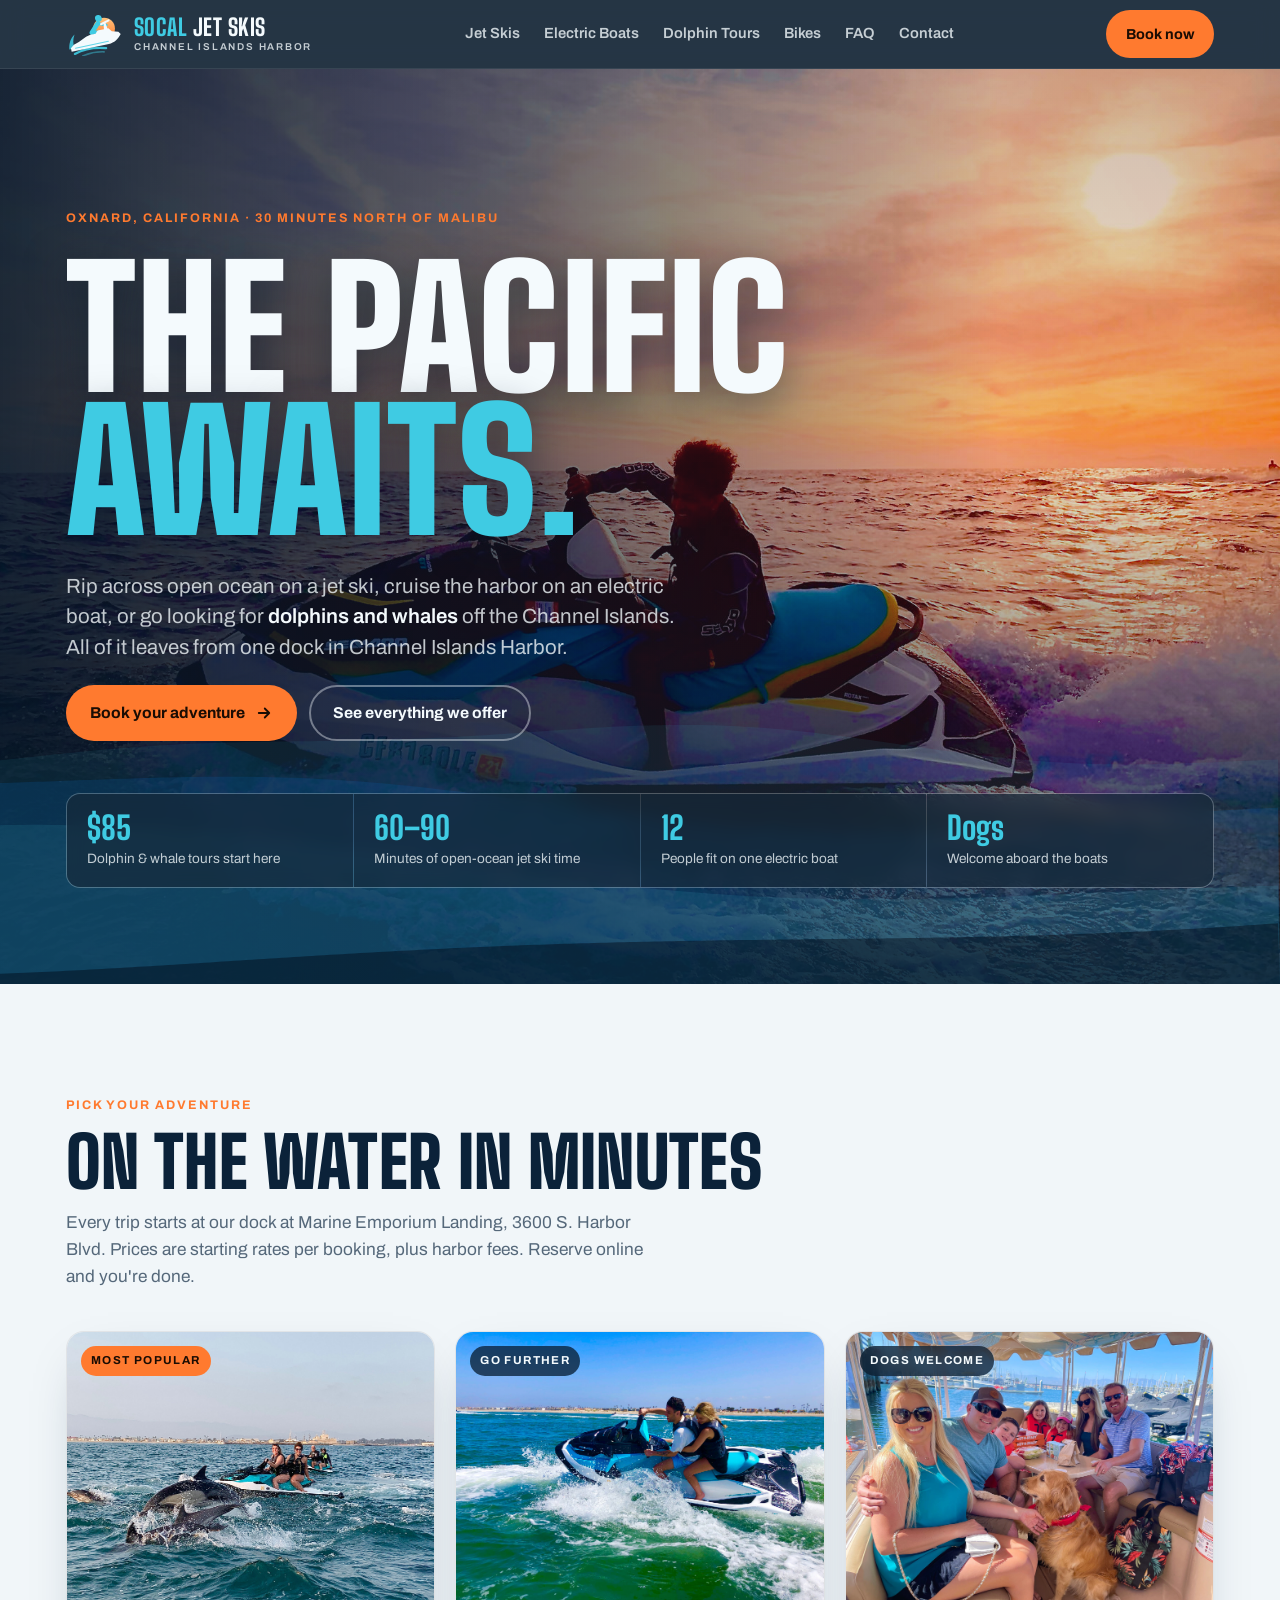
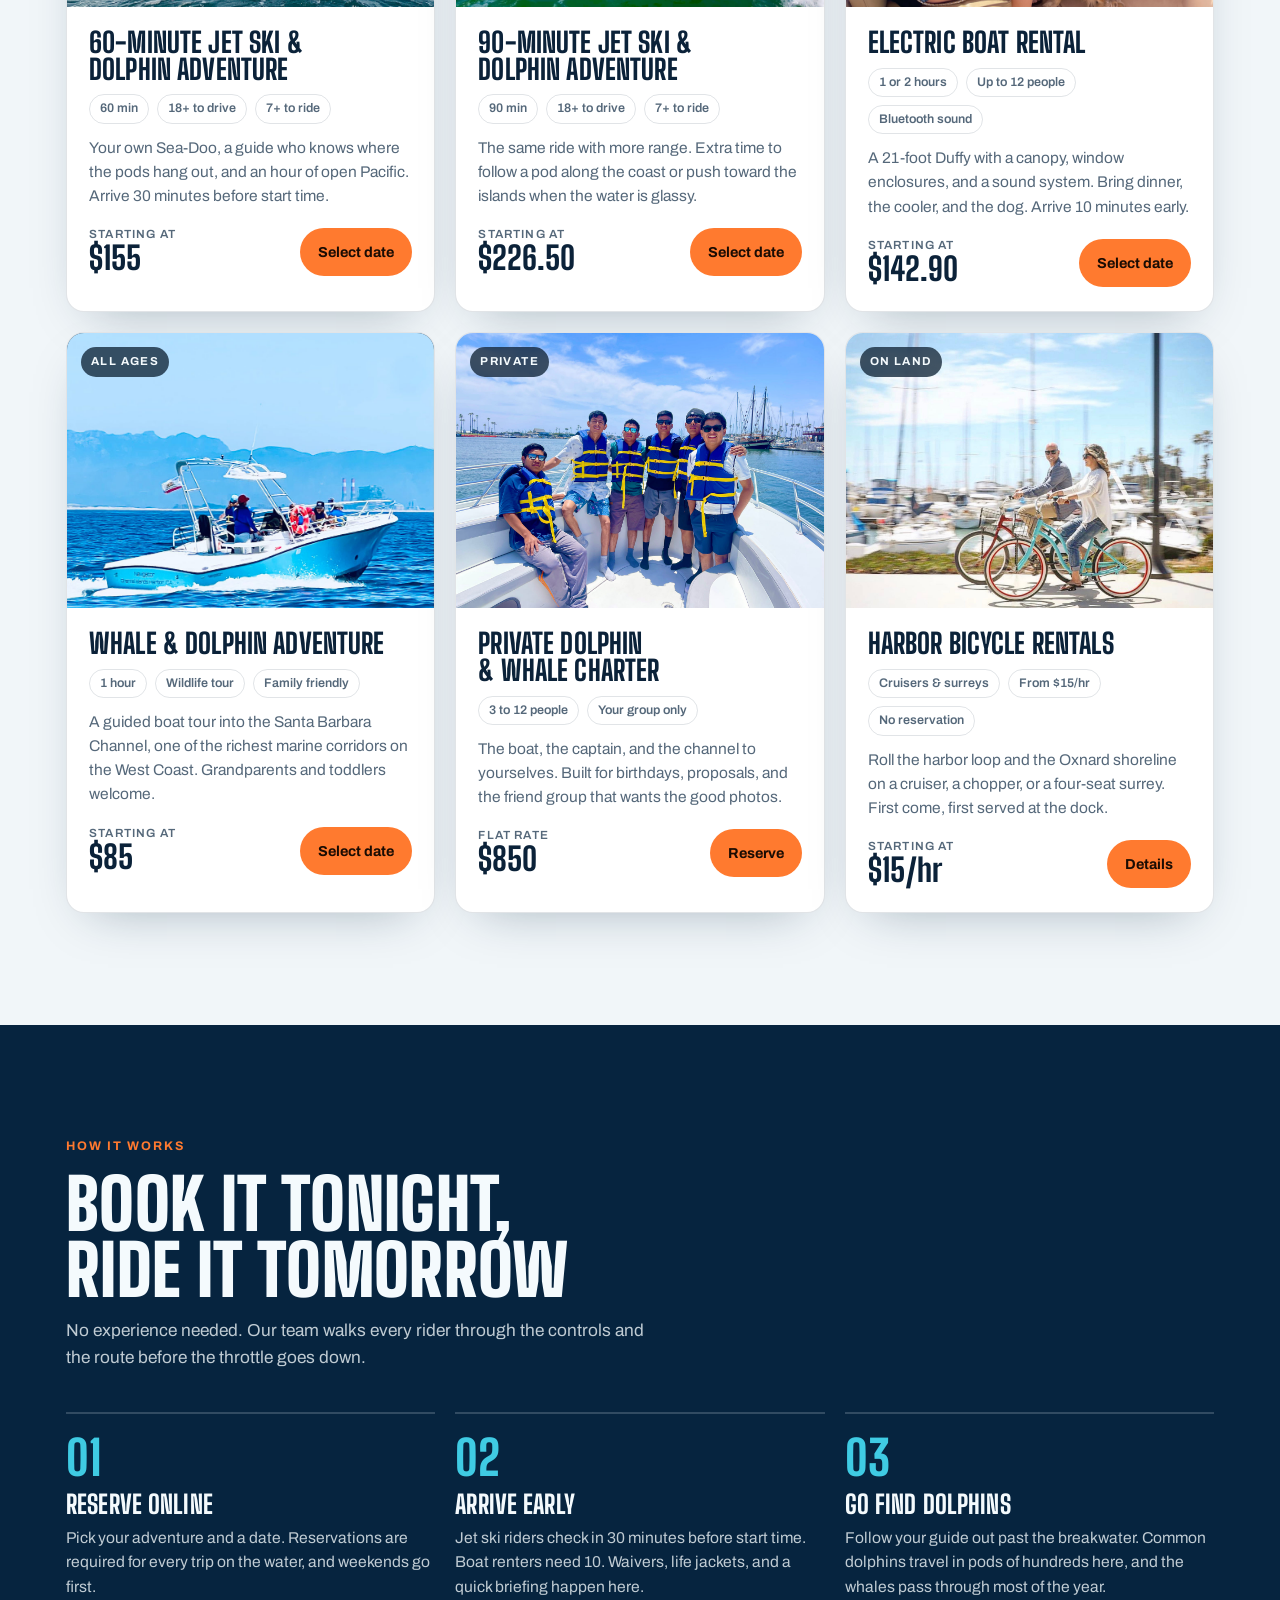
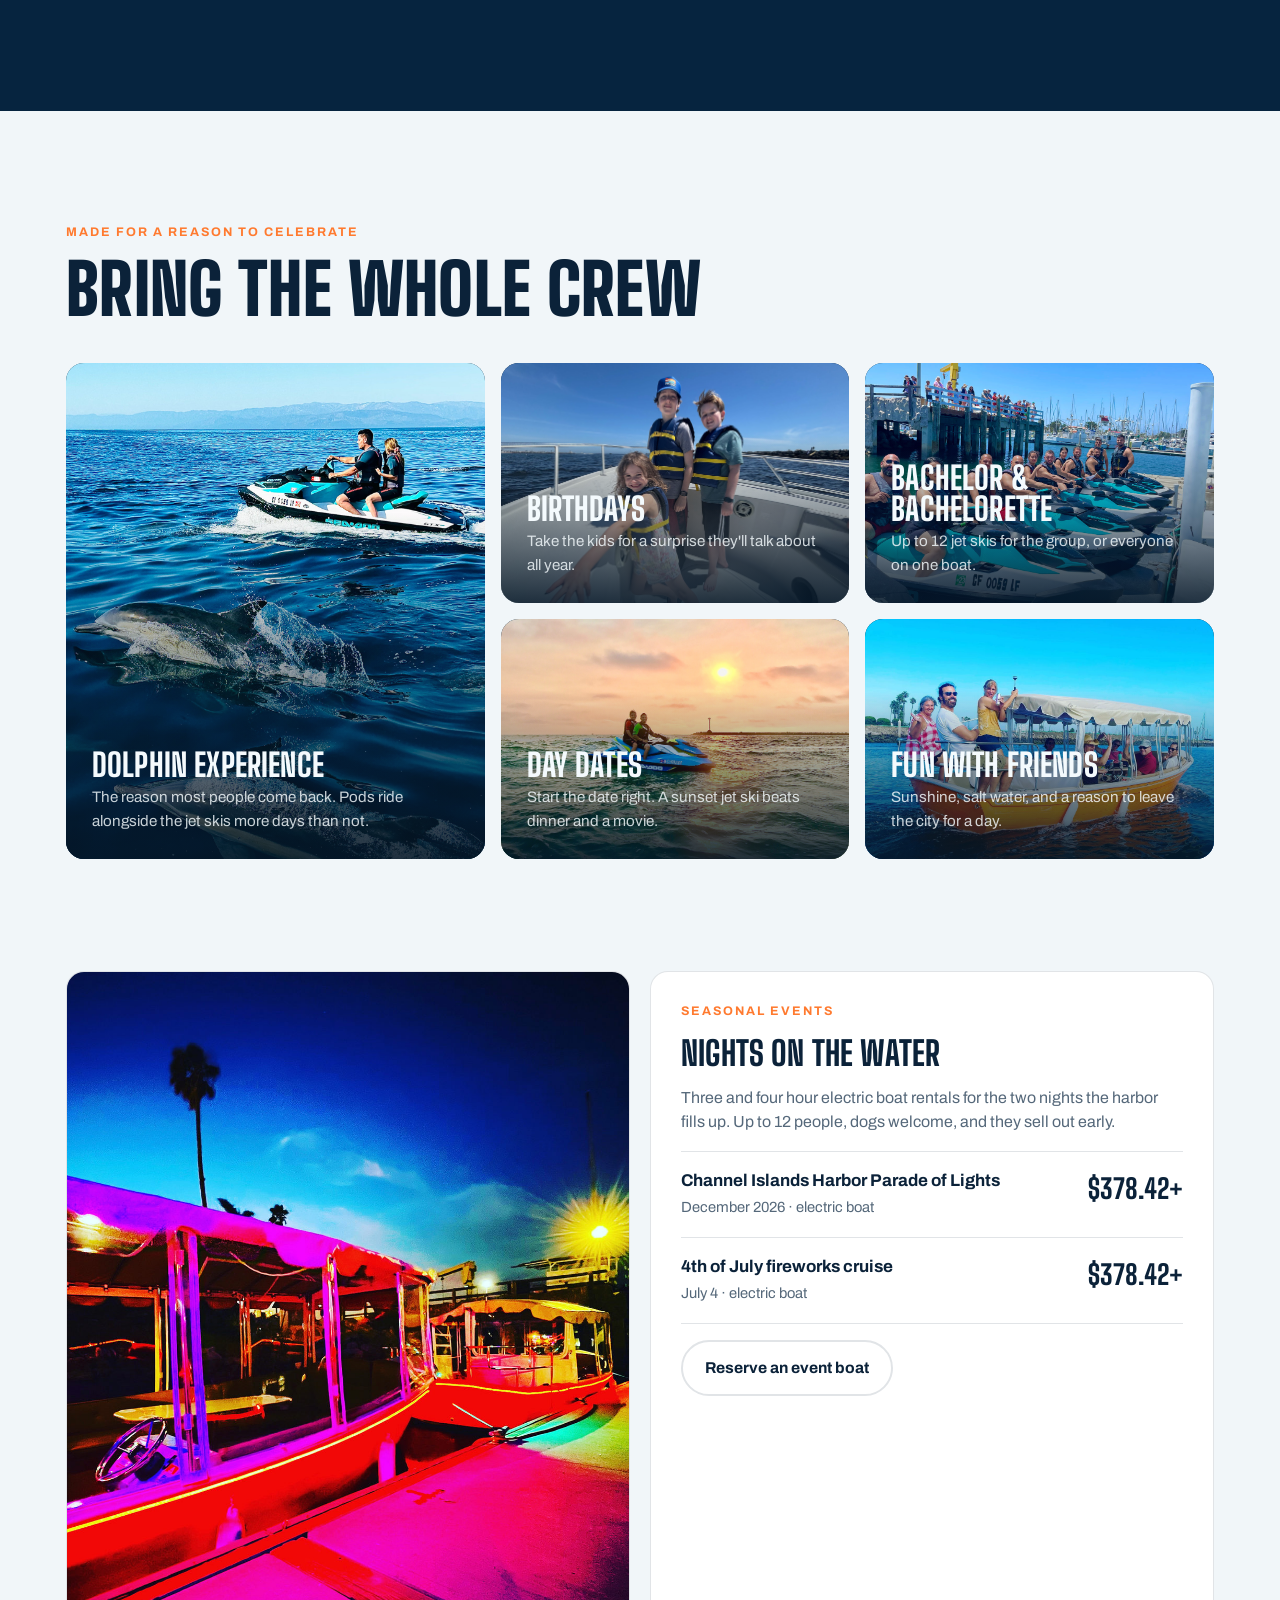
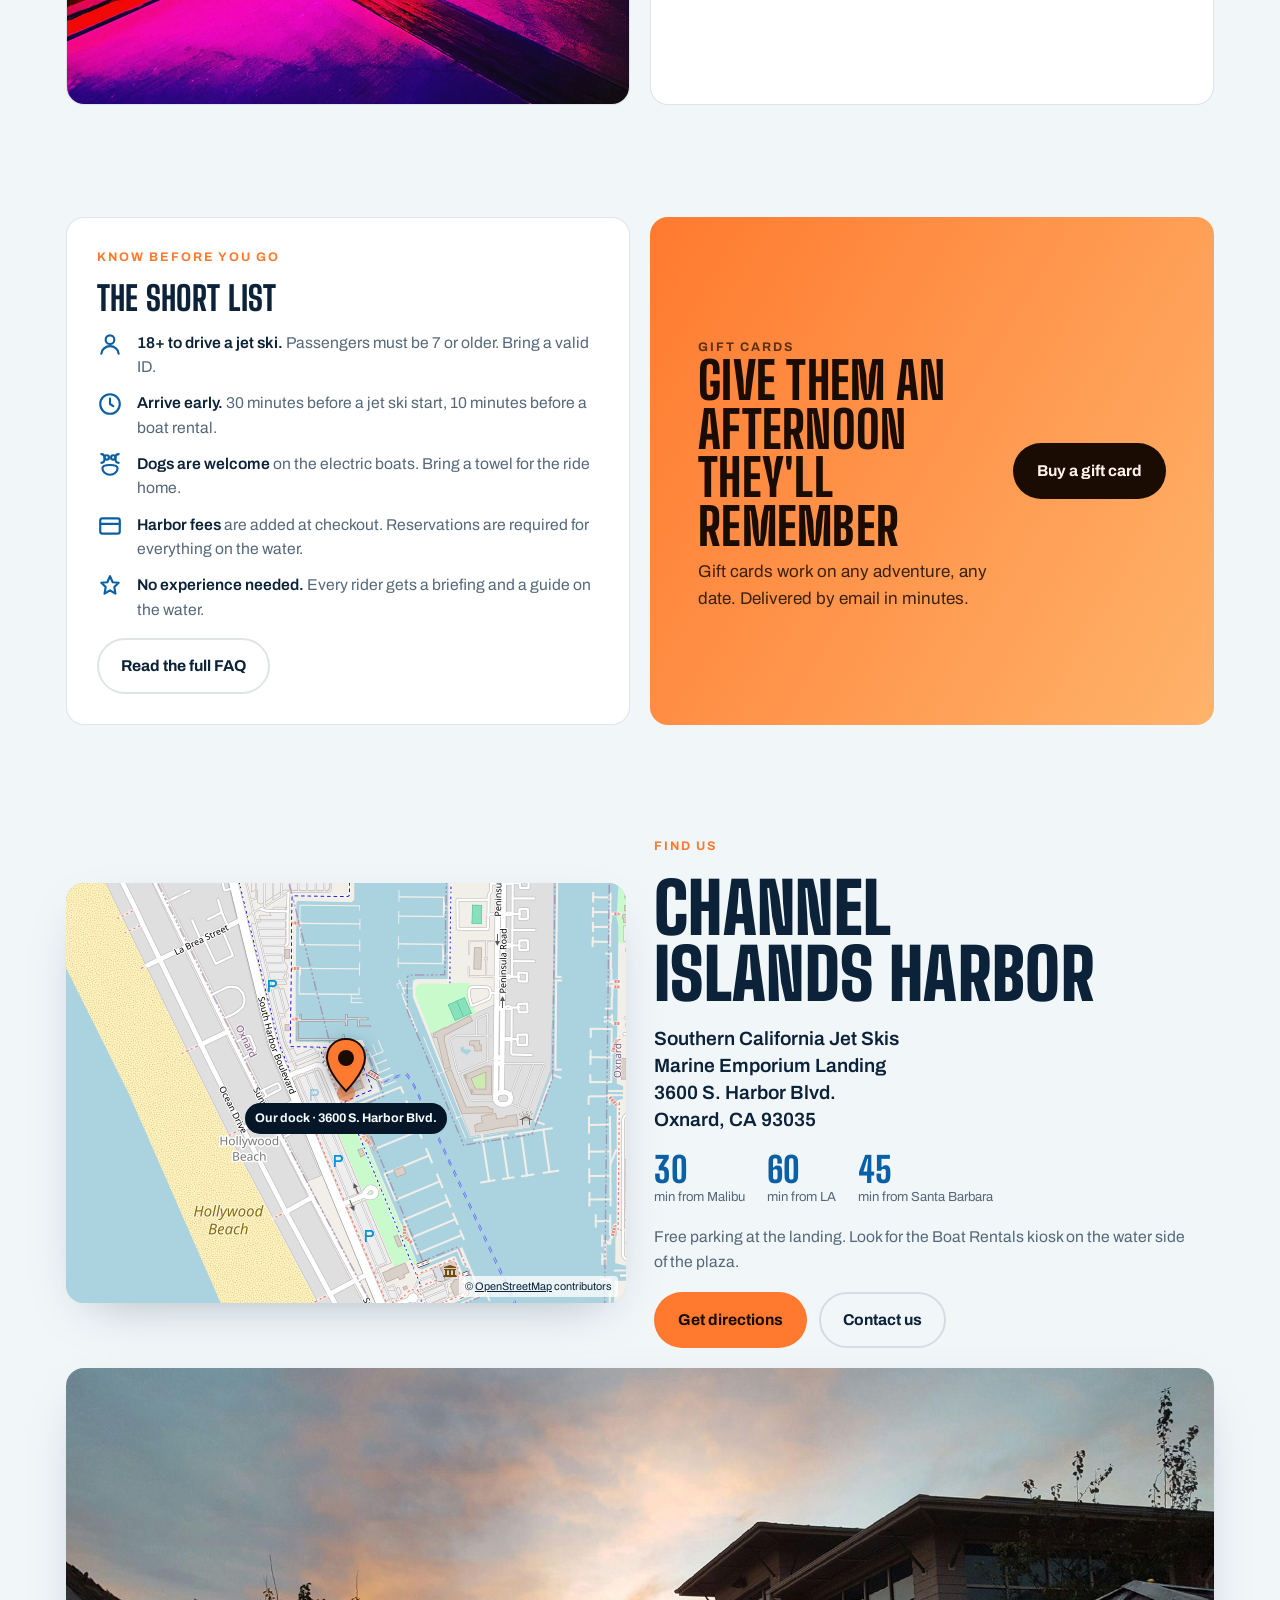
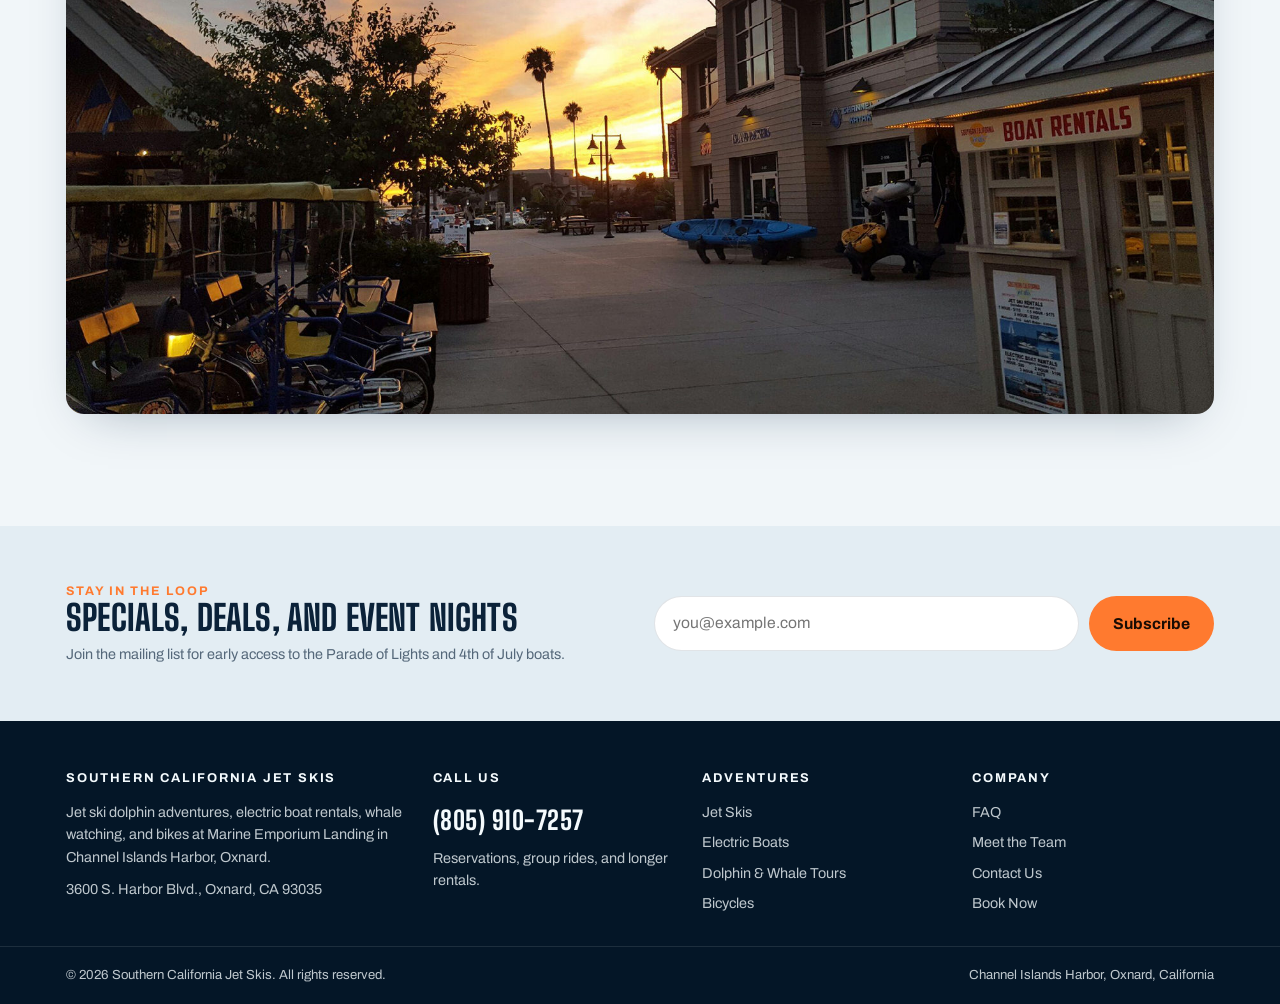
==== commit 67f6125c: "Sunset hero photo, new logo mark Co-Authored-By: Claude Fable 5.1 <noreply@anthropic.com>" ====
--- a/index.html
+++ b/index.html
@@ -14,10 +14,21 @@
 <header class="top">
   <div class="wrap">
     <a class="brand" href="index.html" aria-label="Southern California Jet Skis home">
-      <span class="brand-mark" aria-hidden="true">
-        <svg viewBox="0 0 24 24" fill="none" stroke="#041627" stroke-width="2.2" stroke-linecap="round" stroke-linejoin="round"><path d="M3 15c2 1.6 4 1.6 6 0s4-1.6 6 0 4 1.6 6 0"/><path d="M3 19c2 1.6 4 1.6 6 0s4-1.6 6 0 4 1.6 6 0"/><path d="M6 11l2-5h7l3 5"/></svg>
-      </span>
-      <span class="brand-name">SoCal Jet Skis<small>Channel Islands Harbor</small></span>
+      <svg class="brand-mark" viewBox="0 0 128 96" aria-hidden="true">
+        <defs><linearGradient id="sung" x1="0" y1="0" x2="0" y2="1"><stop offset="0" stop-color="#FFC27A"/><stop offset="1" stop-color="#FF7A2F"/></linearGradient></defs>
+        <circle cx="84" cy="36" r="24" fill="url(#sung)"/>
+        <g transform="rotate(-12 64 60)">
+          <path d="M4 70c2-14 8-24 18-30-6 10-8 20-6 30z" fill="#3FCBE3" opacity=".85"/>
+          <path d="M14 82c20-6 44-6 70 2" fill="none" stroke="#3FCBE3" stroke-width="5" stroke-linecap="round" opacity=".9"/>
+          <path d="M30 90c16-3 32-3 48 1" fill="none" stroke="#3FCBE3" stroke-width="3.5" stroke-linecap="round" opacity=".45"/>
+          <g fill="none" stroke="#3FCBE3" stroke-linecap="round" stroke-linejoin="round"><path d="M78 26L60 44" stroke-width="10"/><path d="M79 28l16 6" stroke-width="6"/><path d="M60 44l14 2" stroke-width="8"/></g>
+          <circle cx="81" cy="16" r="7.5" fill="#3FCBE3"/>
+          <path d="M8 76h84c12 0 22-6 30-16l-4-6-14-4-6-8h-2l-2-14h-4l-2 14H76c-4 0-6 4-8 6H56l-10 2-18 8-12 4-8 6z" fill="currentColor"/>
+          <path d="M18 70h74" stroke="#3FCBE3" stroke-width="2.5" stroke-linecap="round" opacity=".8"/>
+          <path d="M84 30l18-5" stroke="currentColor" stroke-width="4.5" stroke-linecap="round"/>
+        </g>
+      </svg>
+      <span class="brand-name"><em>SoCal</em> Jet Skis<small>Channel Islands Harbor</small></span>
     </a>
     <nav class="nav" aria-label="Main"><a href="jet-skis.html">Jet Skis</a><a href="electric-boats.html">Electric Boats</a><a href="dolphin-adventures.html">Dolphin Tours</a><a href="bicycles.html">Bikes</a><a href="faq.html">FAQ</a><a href="contact.html">Contact</a></nav>
     <a class="btn btn-sun" href="https://fareharbor.com/embeds/book/southerncaliforniajetskis/?full-items=yes">Book now</a>
--- a/styles.css
+++ b/styles.css
@@ -79,9 +79,9 @@
 }
 .top > .wrap { display: flex; align-items: center; justify-content: space-between; gap: 20px; height: 68px; }
 .brand { display: flex; align-items: center; gap: 10px; text-decoration: none; }
-.brand-mark { width: 38px; height: 38px; border-radius: 10px; background: linear-gradient(145deg, var(--surf), var(--ocean)); display: grid; place-items: center; flex: none; }
-.brand-mark svg { width: 24px; height: 24px; }
+.brand-mark { width: 58px; height: 44px; display: block; flex: none; color: var(--hero-fg); }
 .brand-name { font-family: var(--display); font-weight: 800; font-size: 1.45rem; letter-spacing: 0.02em; text-transform: uppercase; line-height: 1; }
+.brand-name em { font-style: normal; color: var(--surf); }
 .brand-name small { display: block; font-family: var(--body); font-size: 0.62rem; font-weight: 600; letter-spacing: 0.18em; color: var(--hero-muted); margin-top: 3px; }
 .nav { display: flex; gap: 24px; font-weight: 600; font-size: 0.92rem; }
 .nav a { text-decoration: none; color: var(--hero-muted); padding-block: 4px; border-bottom: 2px solid transparent; }
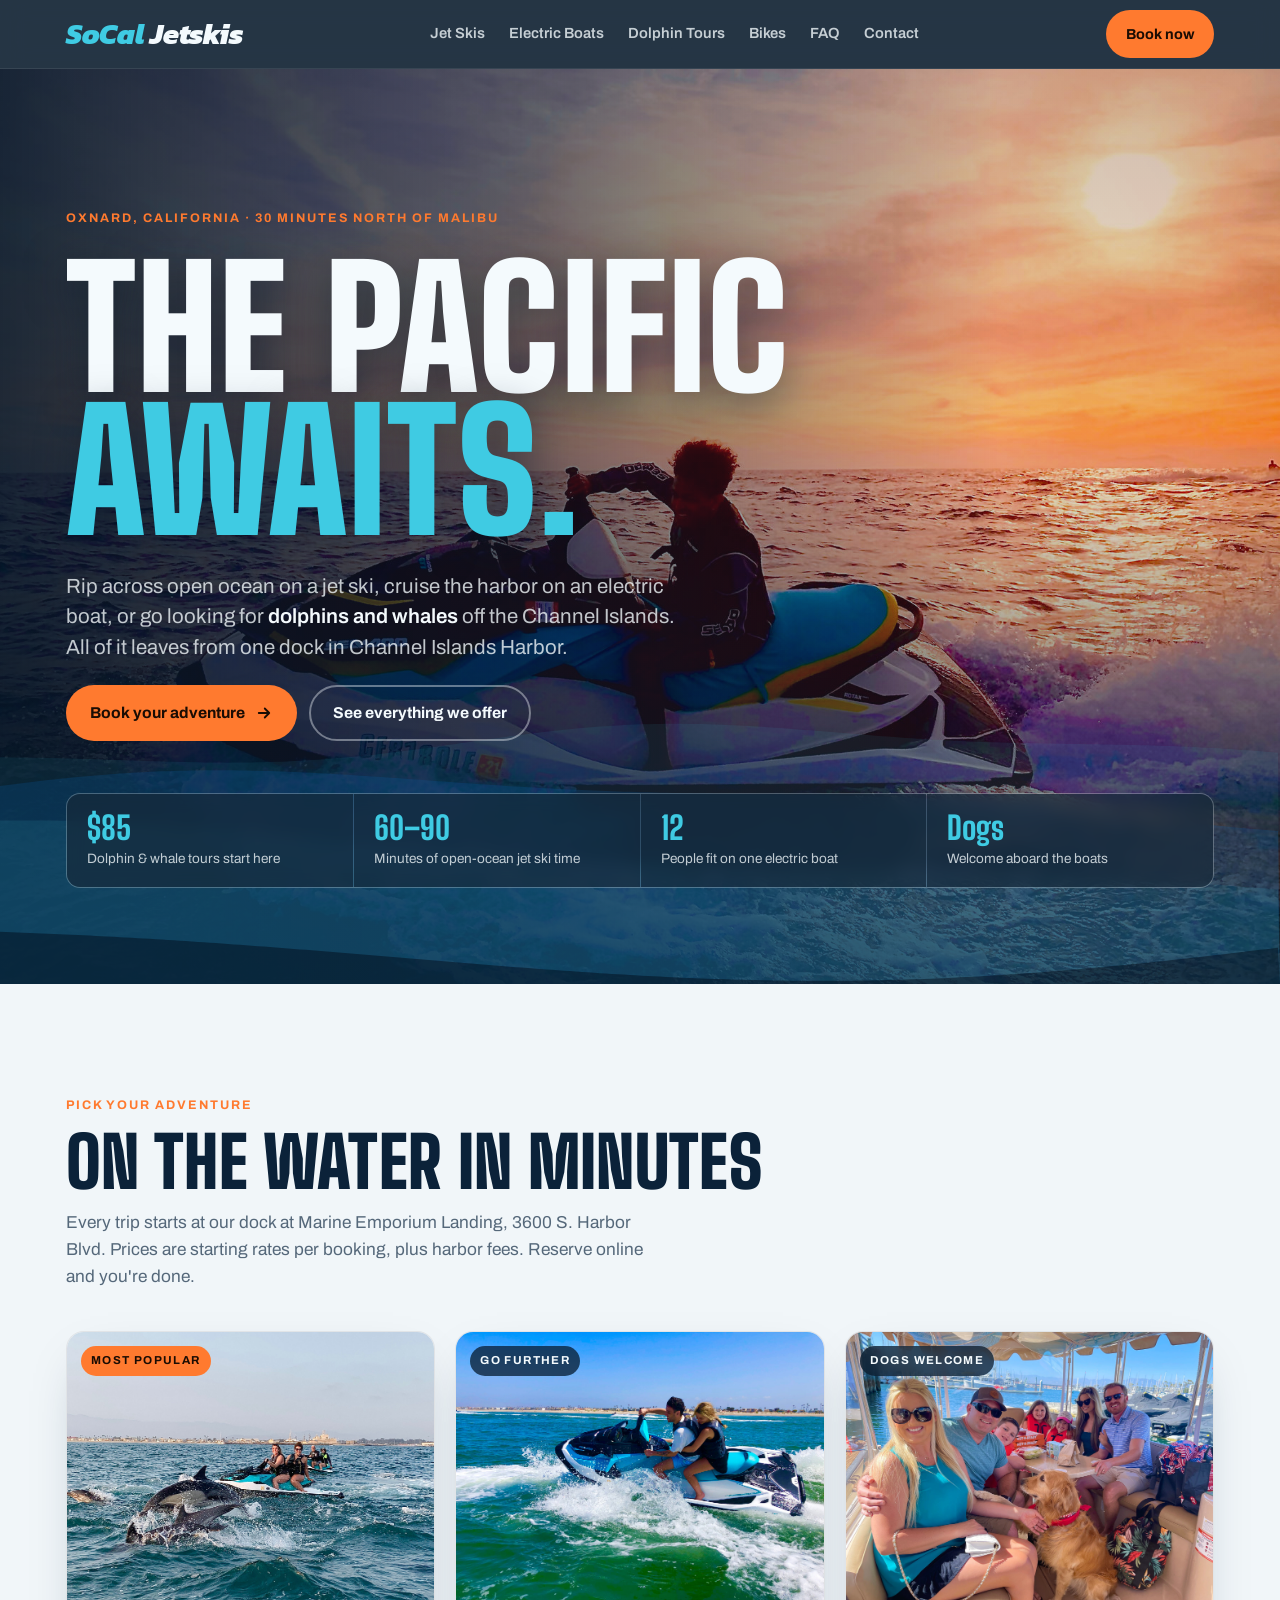
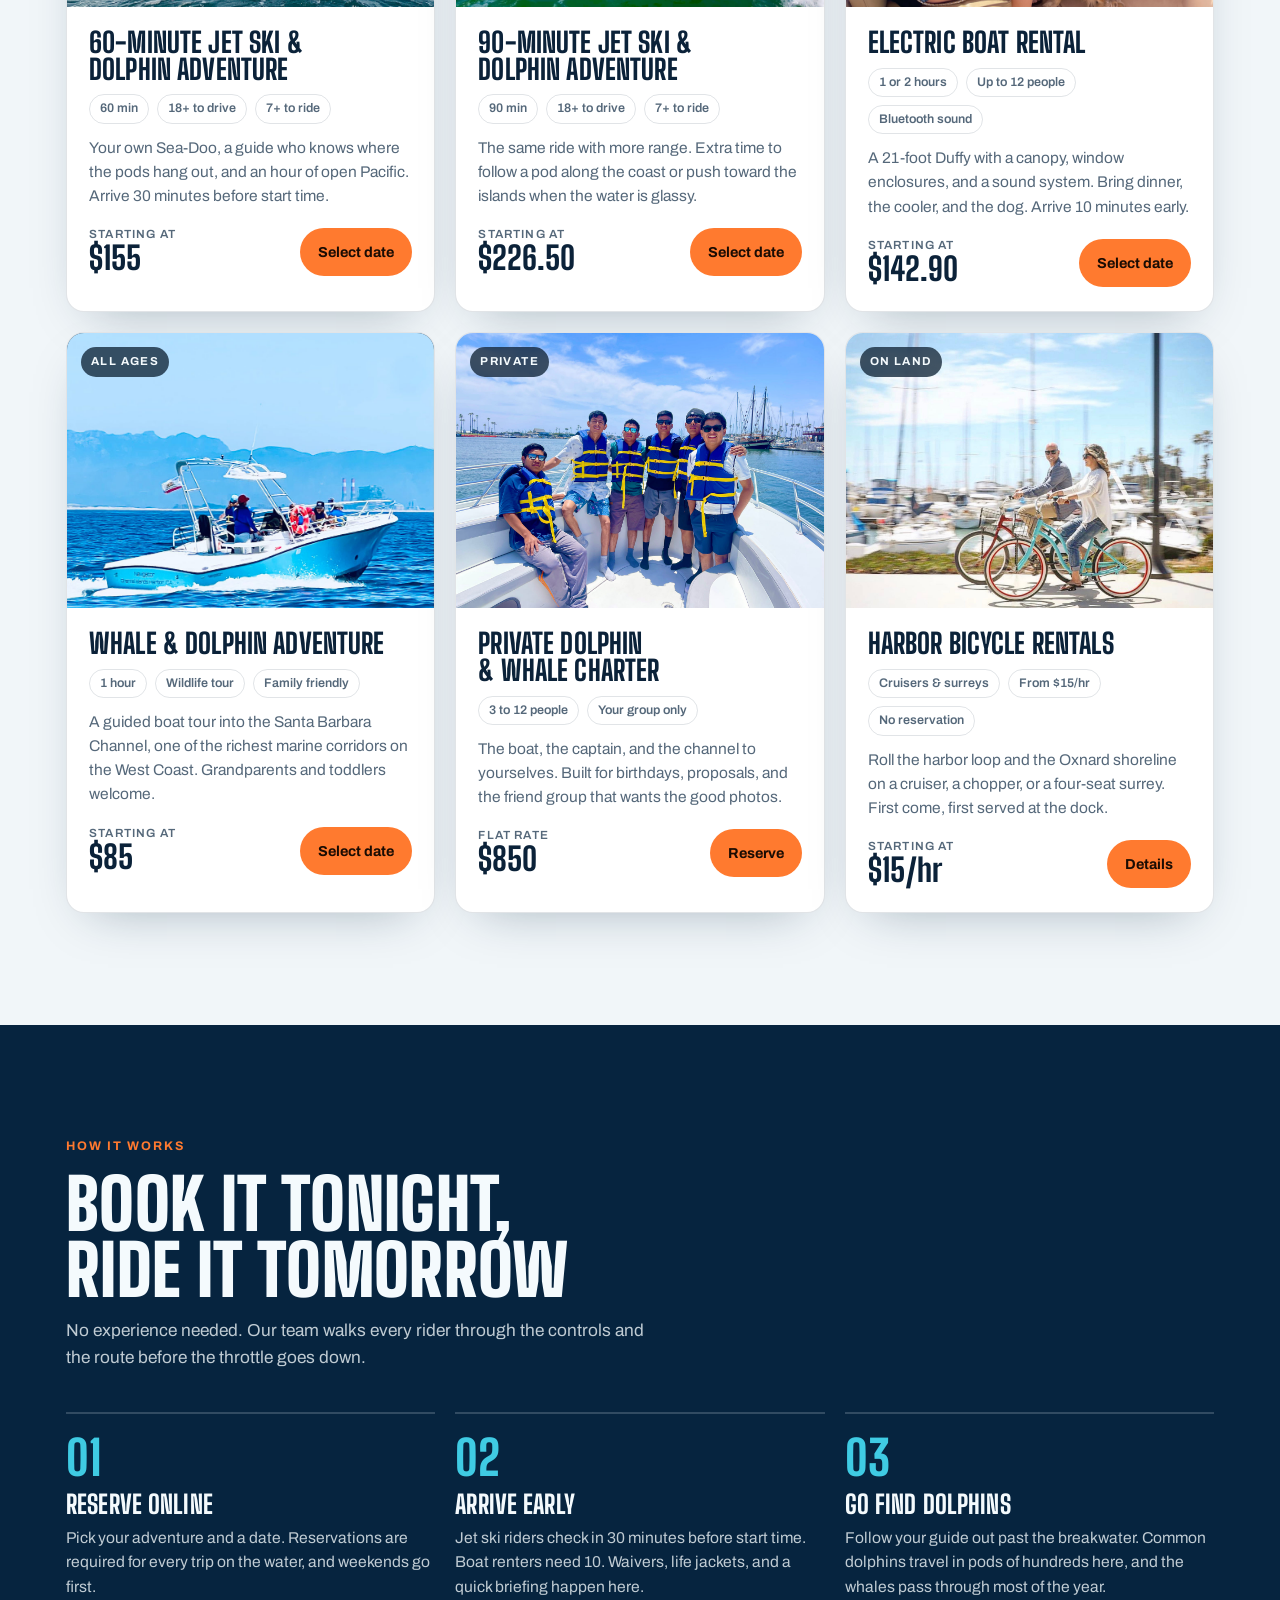
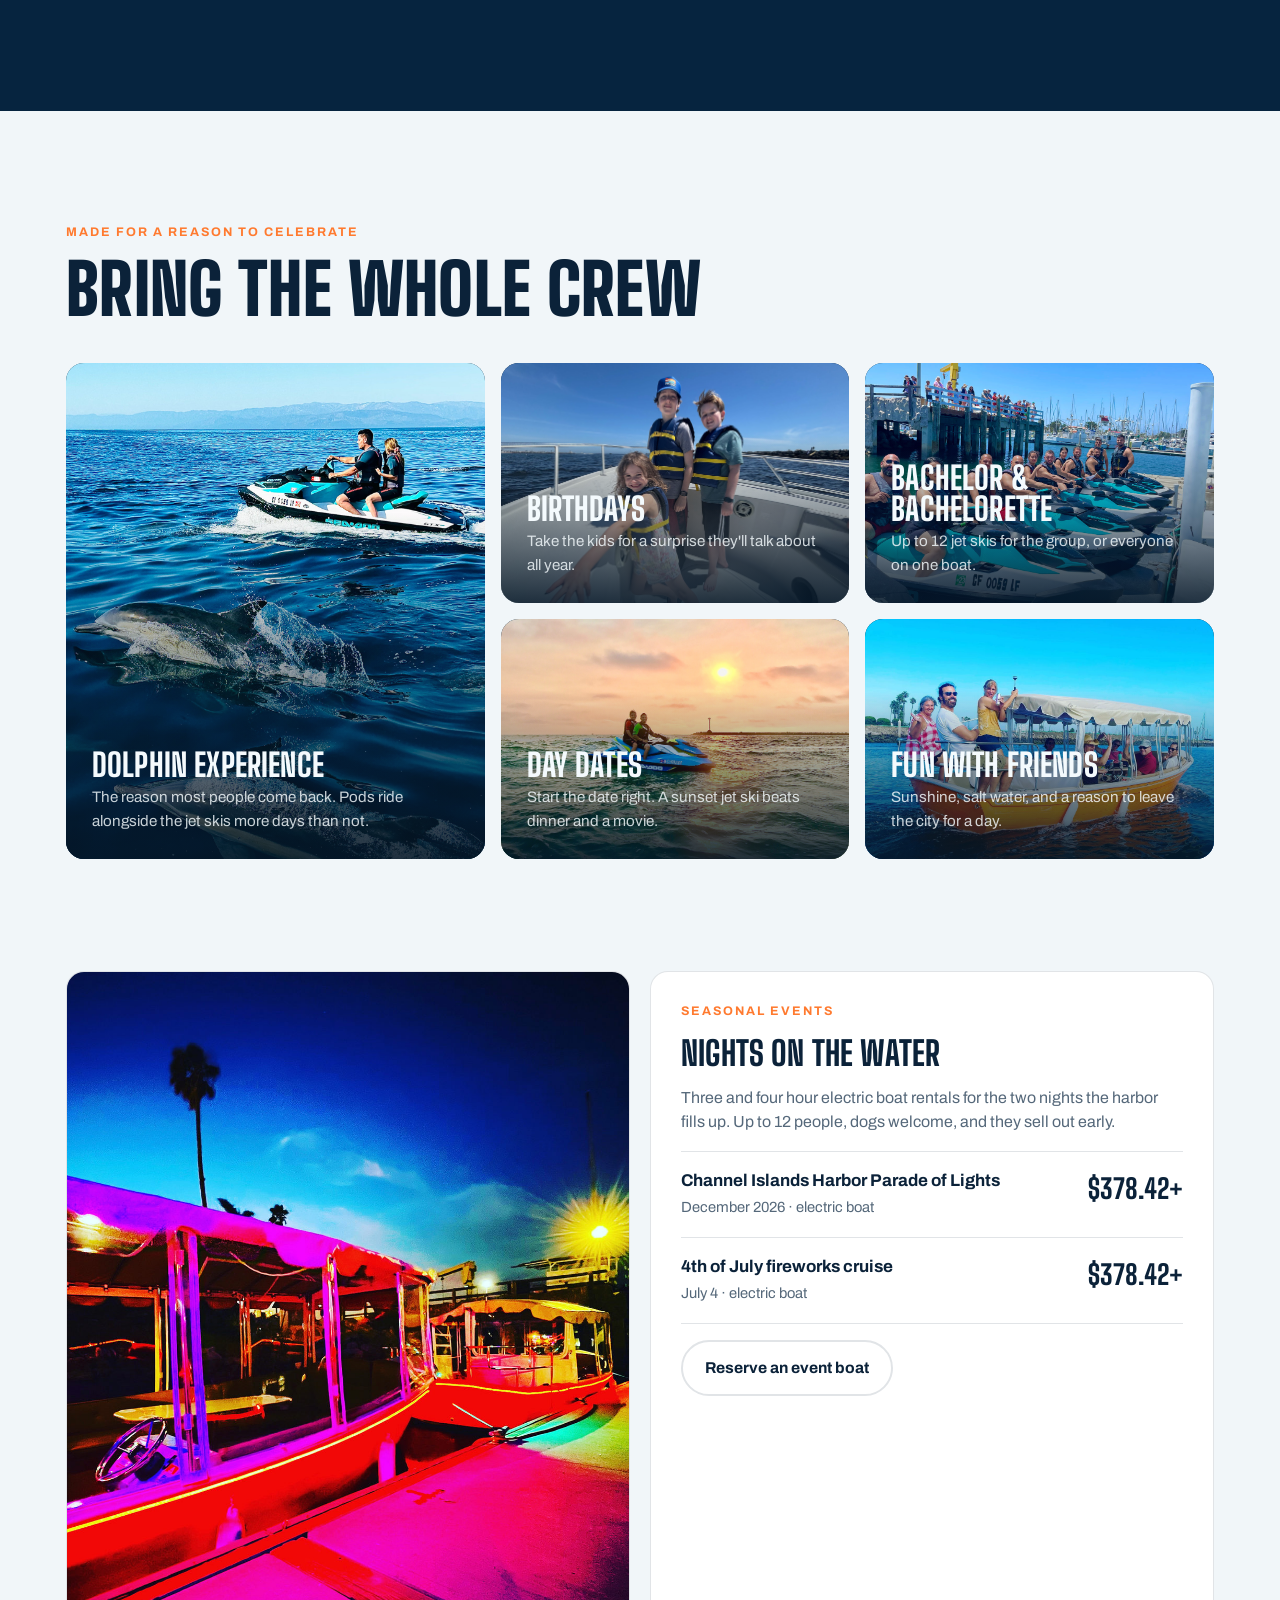
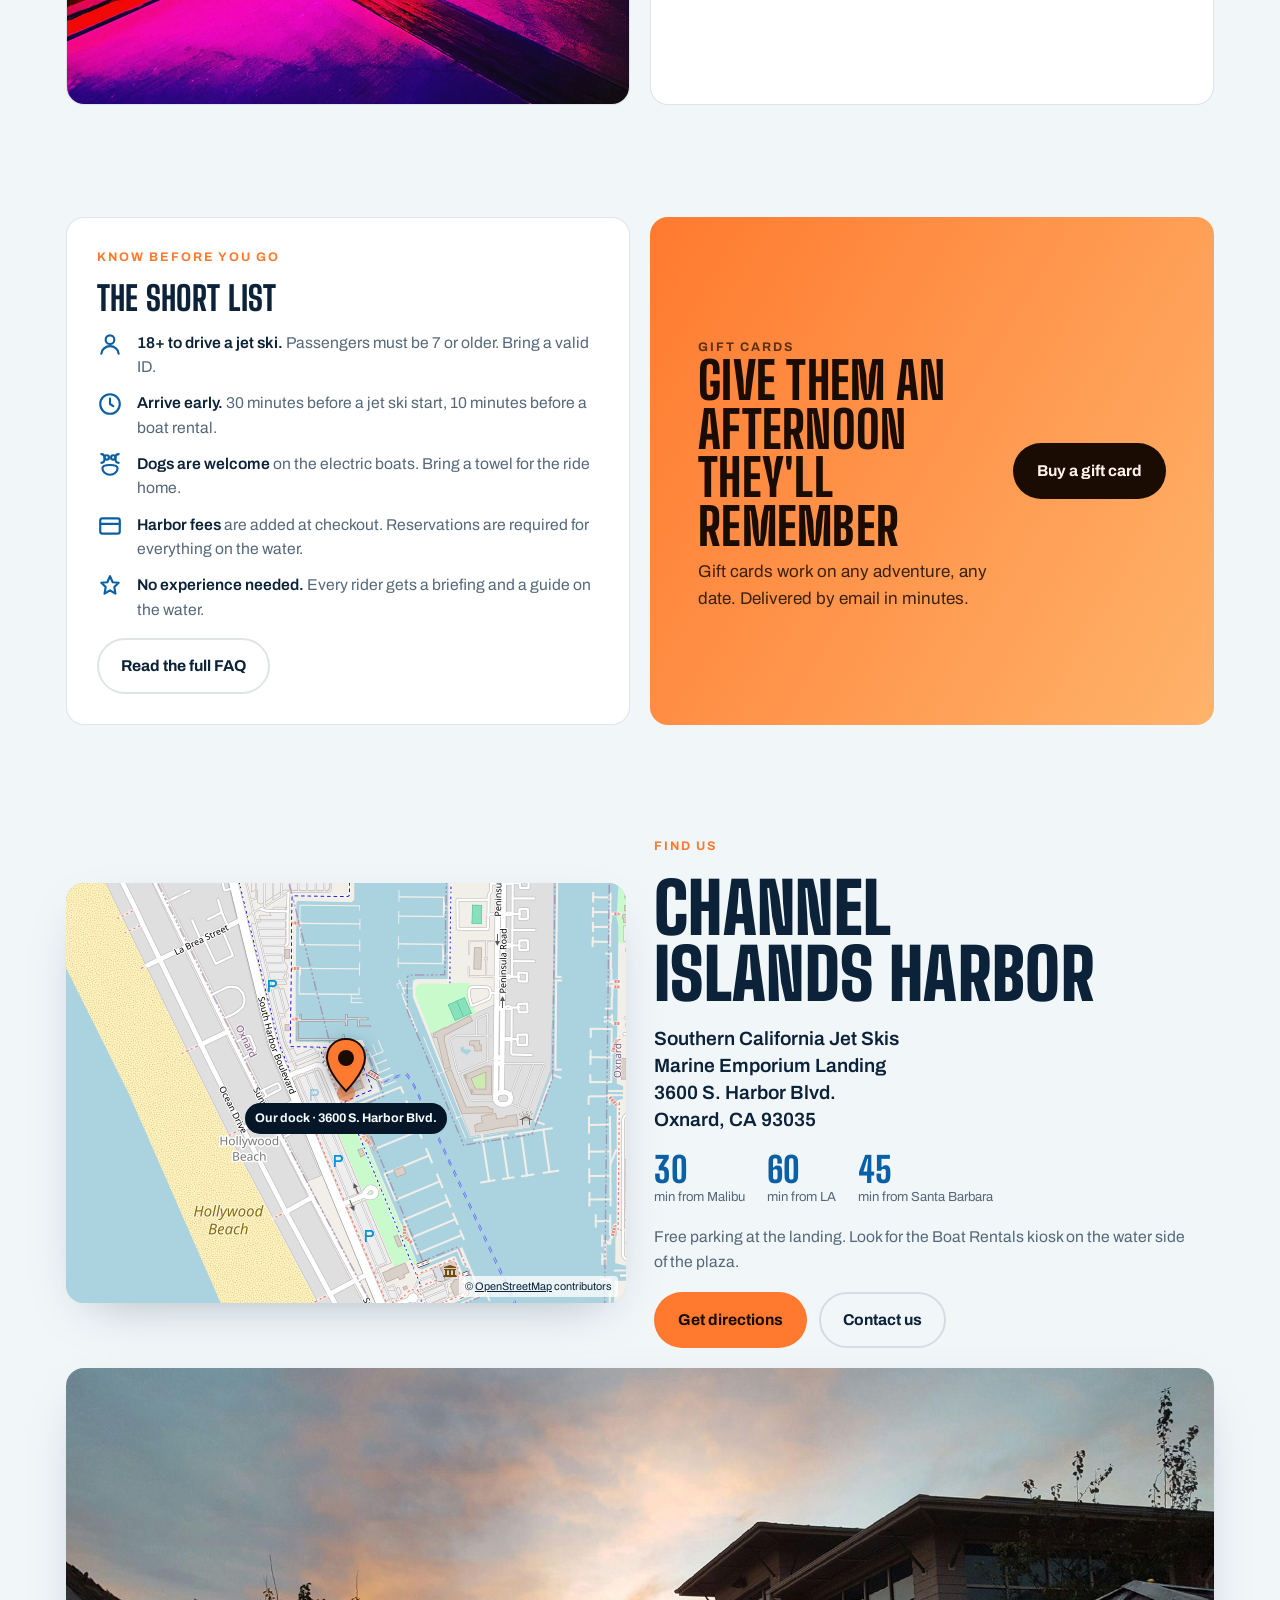
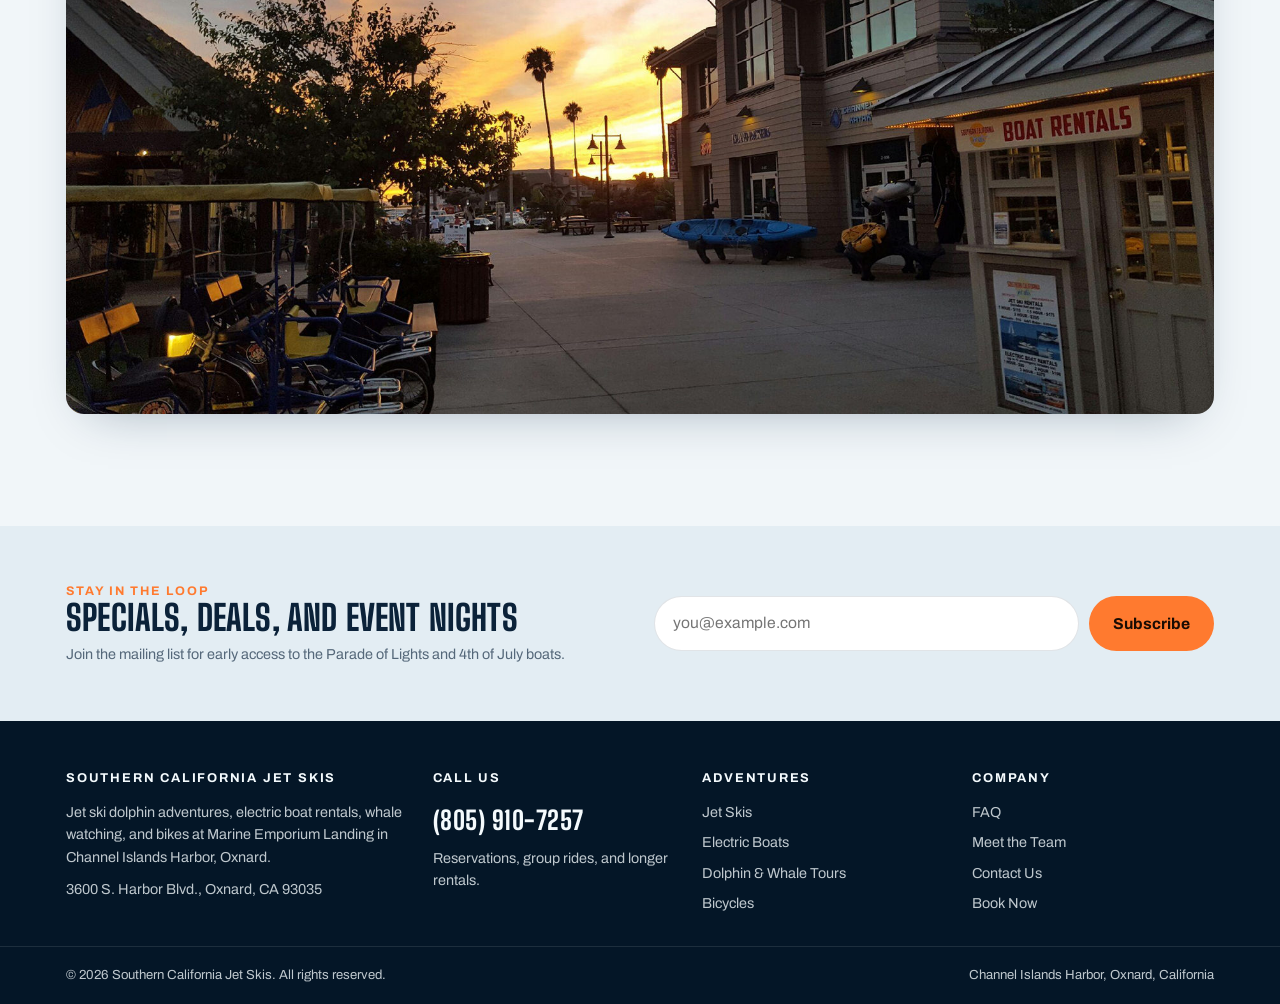
==== commit 15a8a825: "Text logo in Kanit italic Co-Authored-By: Claude Fable 5.1 <noreply@anthropic.com>" ====
--- a/index.html
+++ b/index.html
@@ -6,7 +6,7 @@
 <meta name="description" content="Jet ski dolphin adventures, electric boat rentals, whale watching, and bike rentals in Channel Islands Harbor, Oxnard.">
 <title>Southern California Jet Skis</title>
 <link rel="preconnect" href="https://fonts.googleapis.com">
-<link rel="stylesheet" href="https://fonts.googleapis.com/css2?family=Big+Shoulders+Display:wght@700;800;900&family=Archivo:ital,wght@0,400;0,500;0,600;0,700;1,400&display=swap">
+<link rel="stylesheet" href="https://fonts.googleapis.com/css2?family=Big+Shoulders+Display:wght@700;800;900&family=Kanit:ital,wght@1,800&family=Archivo:ital,wght@0,400;0,500;0,600;0,700;1,400&display=swap">
 <link rel="stylesheet" href="styles.css">
 </head>
 <body>
@@ -14,21 +14,8 @@
 <header class="top">
   <div class="wrap">
     <a class="brand" href="index.html" aria-label="Southern California Jet Skis home">
-      <svg class="brand-mark" viewBox="0 0 128 96" aria-hidden="true">
-        <defs><linearGradient id="sung" x1="0" y1="0" x2="0" y2="1"><stop offset="0" stop-color="#FFC27A"/><stop offset="1" stop-color="#FF7A2F"/></linearGradient></defs>
-        <circle cx="84" cy="36" r="24" fill="url(#sung)"/>
-        <g transform="rotate(-12 64 60)">
-          <path d="M4 70c2-14 8-24 18-30-6 10-8 20-6 30z" fill="#3FCBE3" opacity=".85"/>
-          <path d="M14 82c20-6 44-6 70 2" fill="none" stroke="#3FCBE3" stroke-width="5" stroke-linecap="round" opacity=".9"/>
-          <path d="M30 90c16-3 32-3 48 1" fill="none" stroke="#3FCBE3" stroke-width="3.5" stroke-linecap="round" opacity=".45"/>
-          <g fill="none" stroke="#3FCBE3" stroke-linecap="round" stroke-linejoin="round"><path d="M78 26L60 44" stroke-width="10"/><path d="M79 28l16 6" stroke-width="6"/><path d="M60 44l14 2" stroke-width="8"/></g>
-          <circle cx="81" cy="16" r="7.5" fill="#3FCBE3"/>
-          <path d="M8 76h84c12 0 22-6 30-16l-4-6-14-4-6-8h-2l-2-14h-4l-2 14H76c-4 0-6 4-8 6H56l-10 2-18 8-12 4-8 6z" fill="currentColor"/>
-          <path d="M18 70h74" stroke="#3FCBE3" stroke-width="2.5" stroke-linecap="round" opacity=".8"/>
-          <path d="M84 30l18-5" stroke="currentColor" stroke-width="4.5" stroke-linecap="round"/>
-        </g>
-      </svg>
-      <span class="brand-name"><em>SoCal</em> Jet Skis<small>Channel Islands Harbor</small></span>
+
+      <span class="brand-name"><em>SoCal</em> Jetskis</span>
     </a>
     <nav class="nav" aria-label="Main"><a href="jet-skis.html">Jet Skis</a><a href="electric-boats.html">Electric Boats</a><a href="dolphin-adventures.html">Dolphin Tours</a><a href="bicycles.html">Bikes</a><a href="faq.html">FAQ</a><a href="contact.html">Contact</a></nav>
     <a class="btn btn-sun" href="https://fareharbor.com/embeds/book/southerncaliforniajetskis/?full-items=yes">Book now</a>
--- a/styles.css
+++ b/styles.css
@@ -79,10 +79,8 @@
 }
 .top > .wrap { display: flex; align-items: center; justify-content: space-between; gap: 20px; height: 68px; }
 .brand { display: flex; align-items: center; gap: 10px; text-decoration: none; }
-.brand-mark { width: 58px; height: 44px; display: block; flex: none; color: var(--hero-fg); }
-.brand-name { font-family: var(--display); font-weight: 800; font-size: 1.45rem; letter-spacing: 0.02em; text-transform: uppercase; line-height: 1; }
-.brand-name em { font-style: normal; color: var(--surf); }
-.brand-name small { display: block; font-family: var(--body); font-size: 0.62rem; font-weight: 600; letter-spacing: 0.18em; color: var(--hero-muted); margin-top: 3px; }
+.brand-name { font-family: "Kanit", var(--display); font-style: italic; font-weight: 800; font-size: 1.8rem; letter-spacing: -0.01em; line-height: 1; white-space: nowrap; }
+.brand-name em { font-style: italic; color: var(--surf); }
 .nav { display: flex; gap: 24px; font-weight: 600; font-size: 0.92rem; }
 .nav a { text-decoration: none; color: var(--hero-muted); padding-block: 4px; border-bottom: 2px solid transparent; }
 .nav a:hover { color: var(--hero-fg); }
